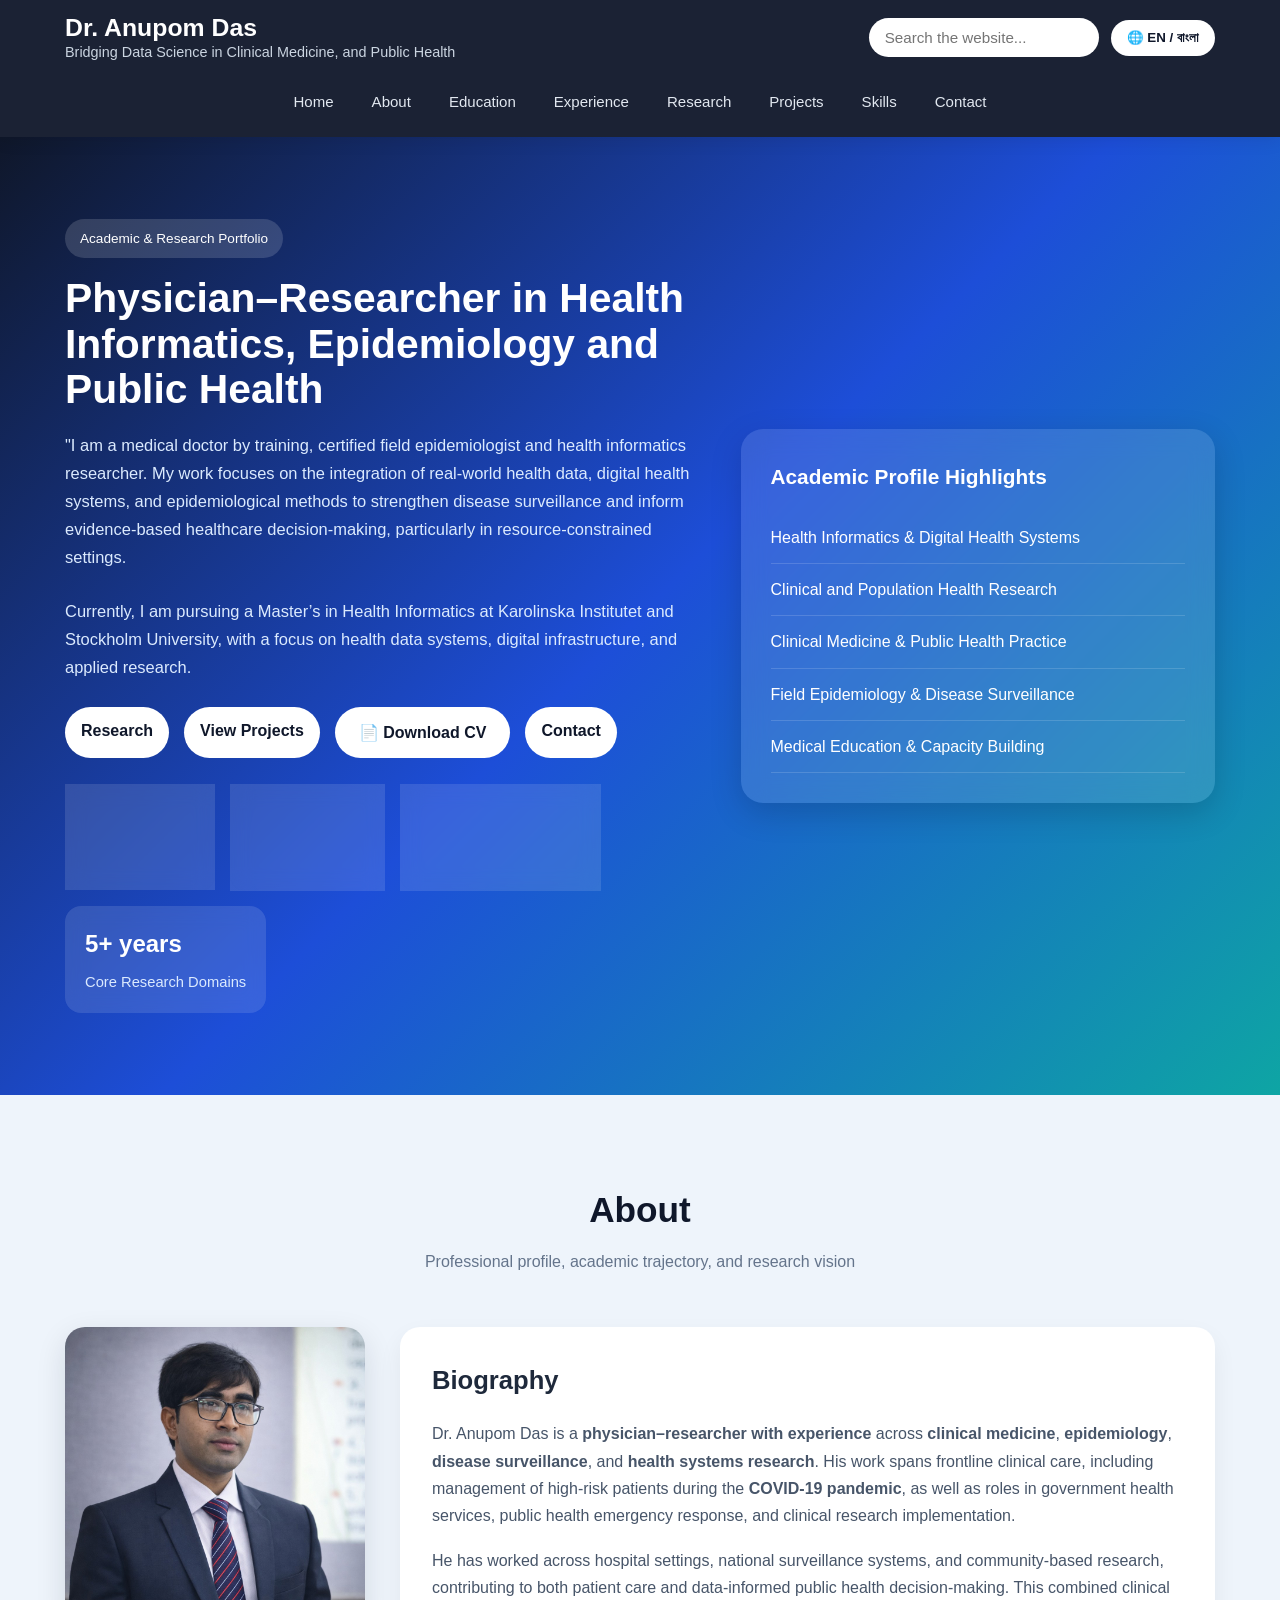
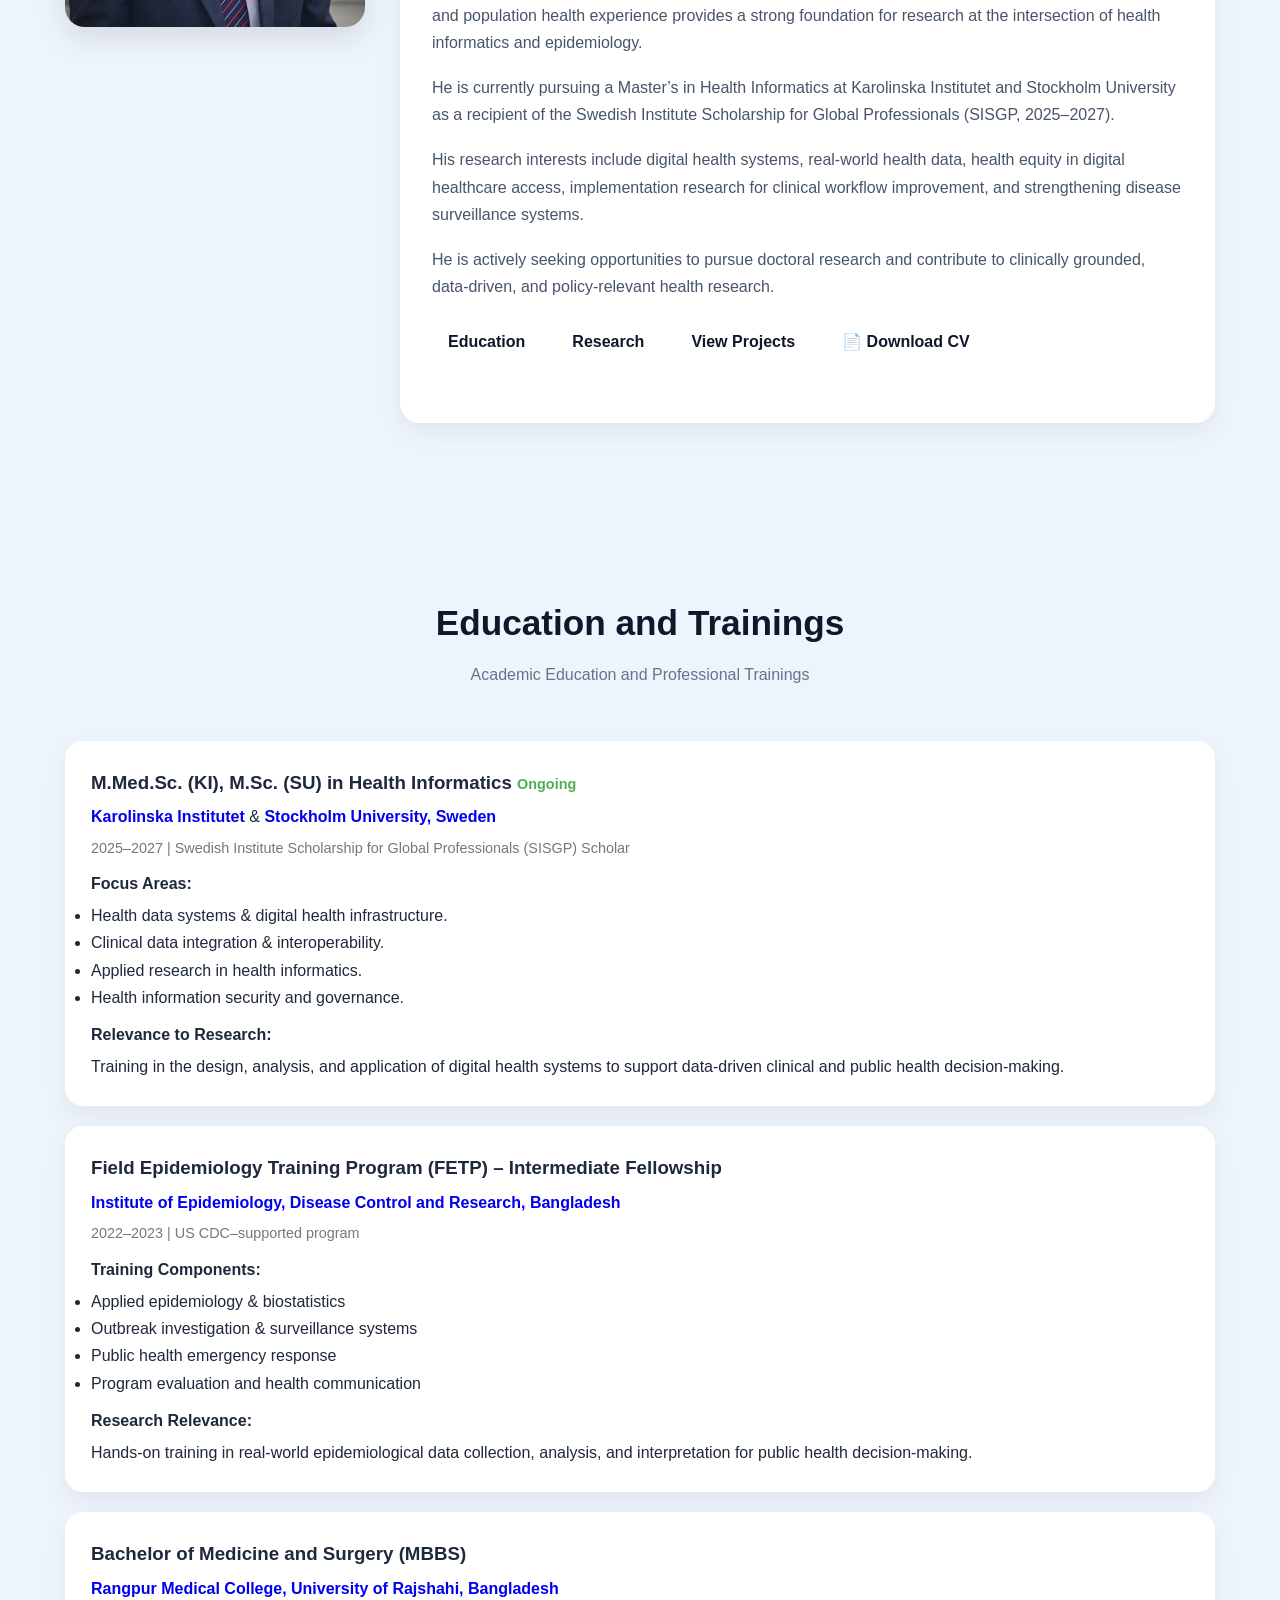
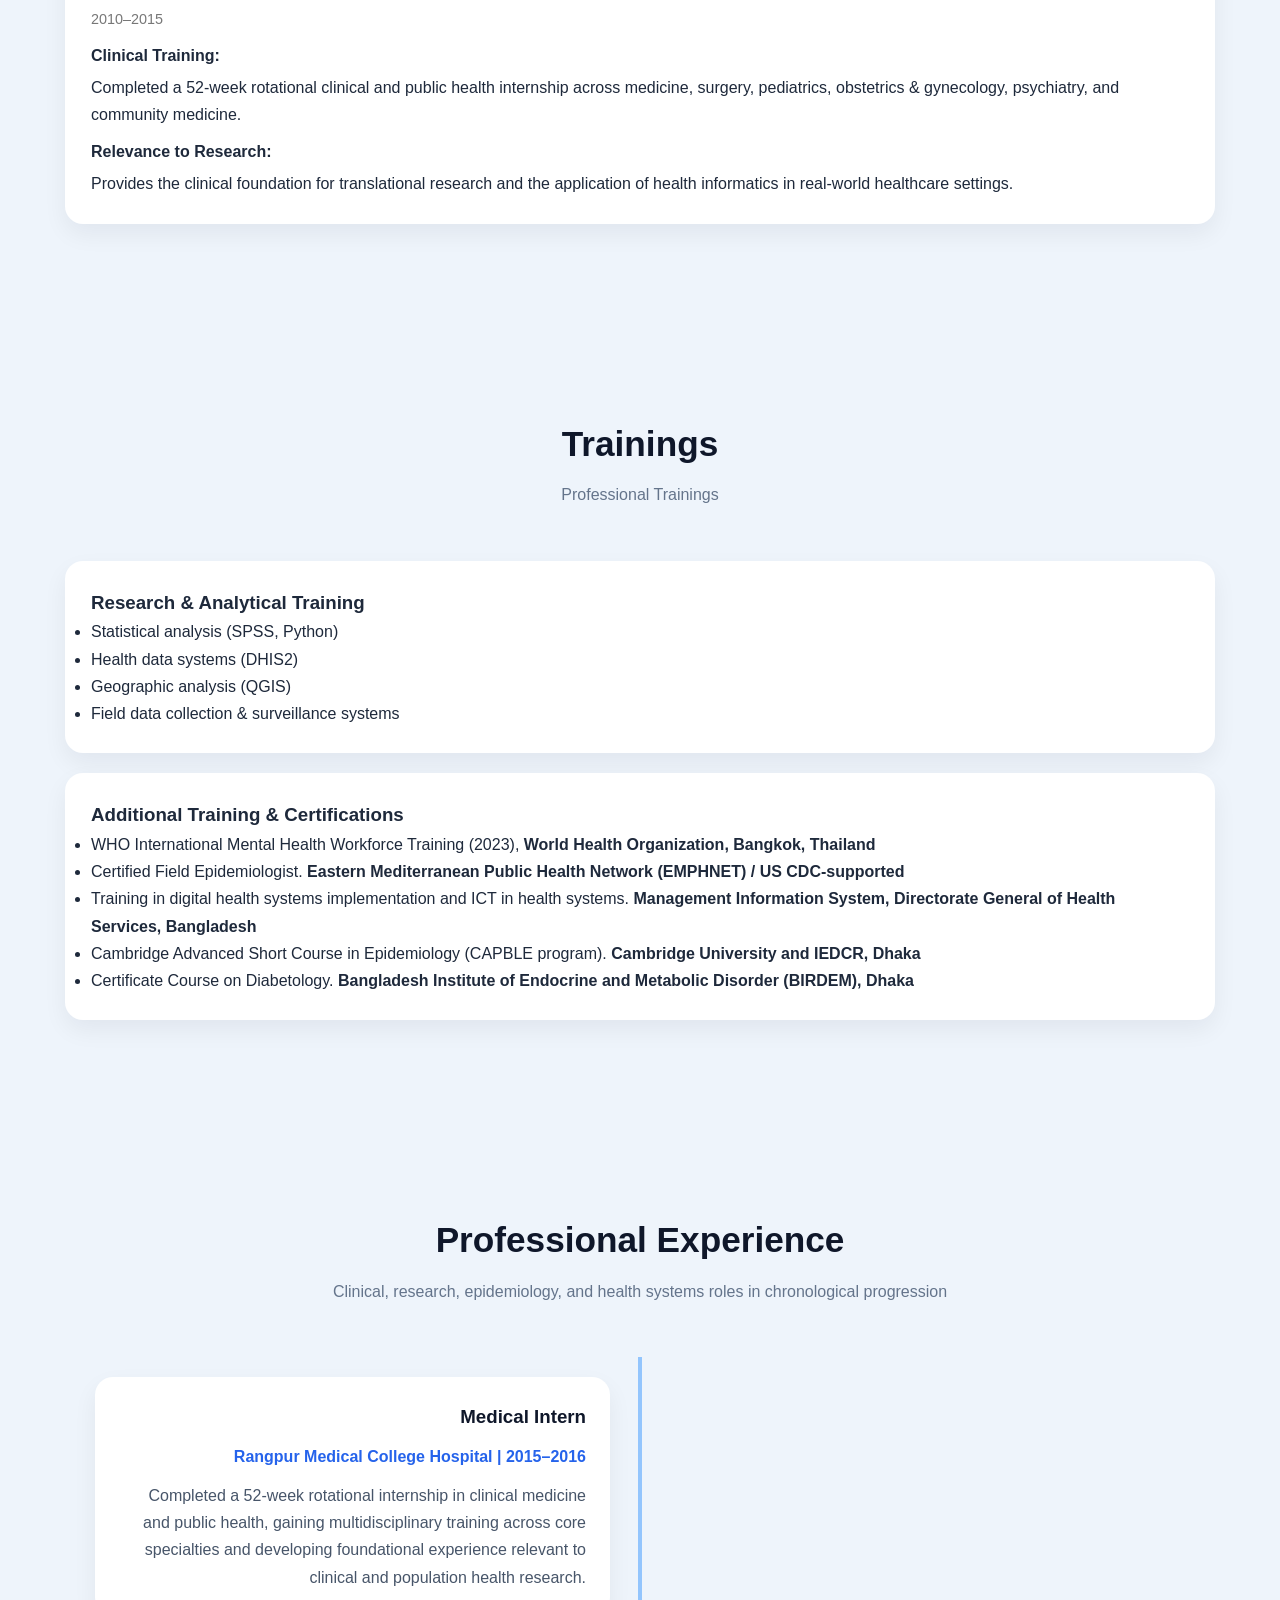
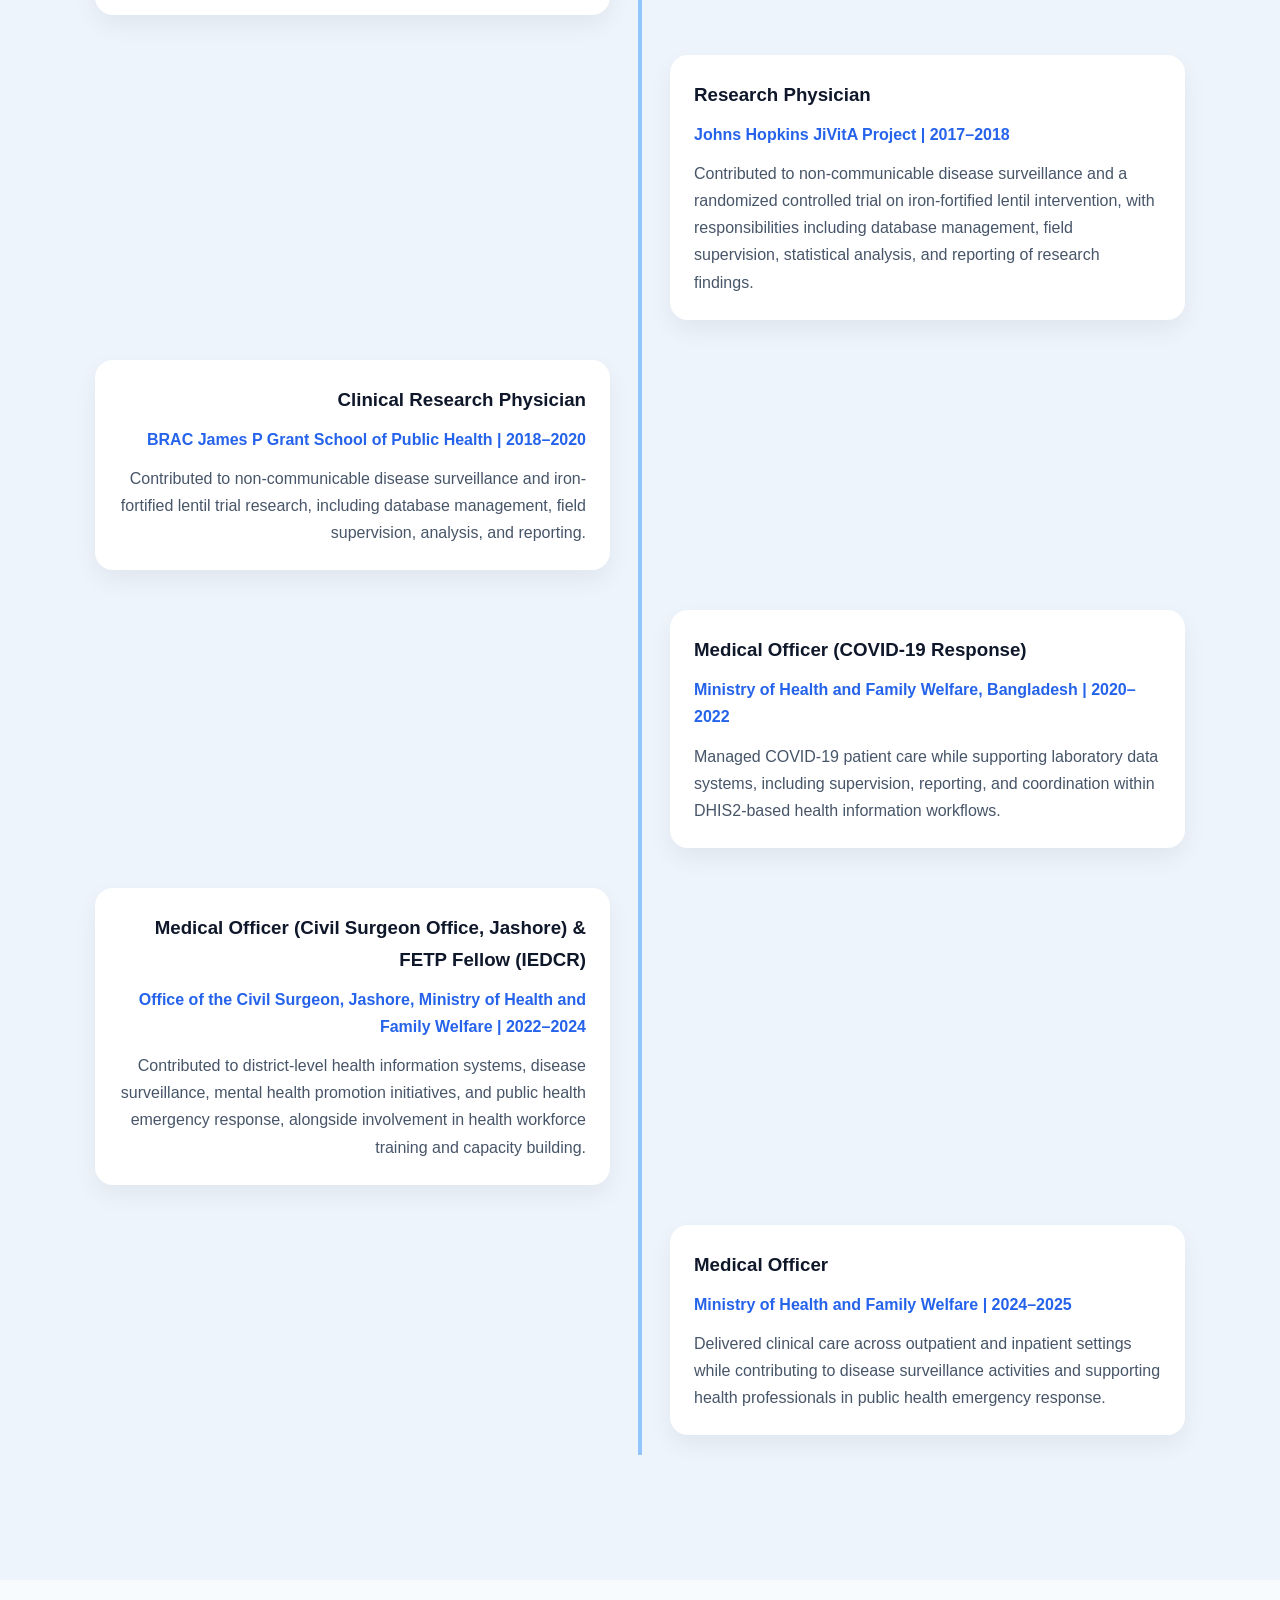
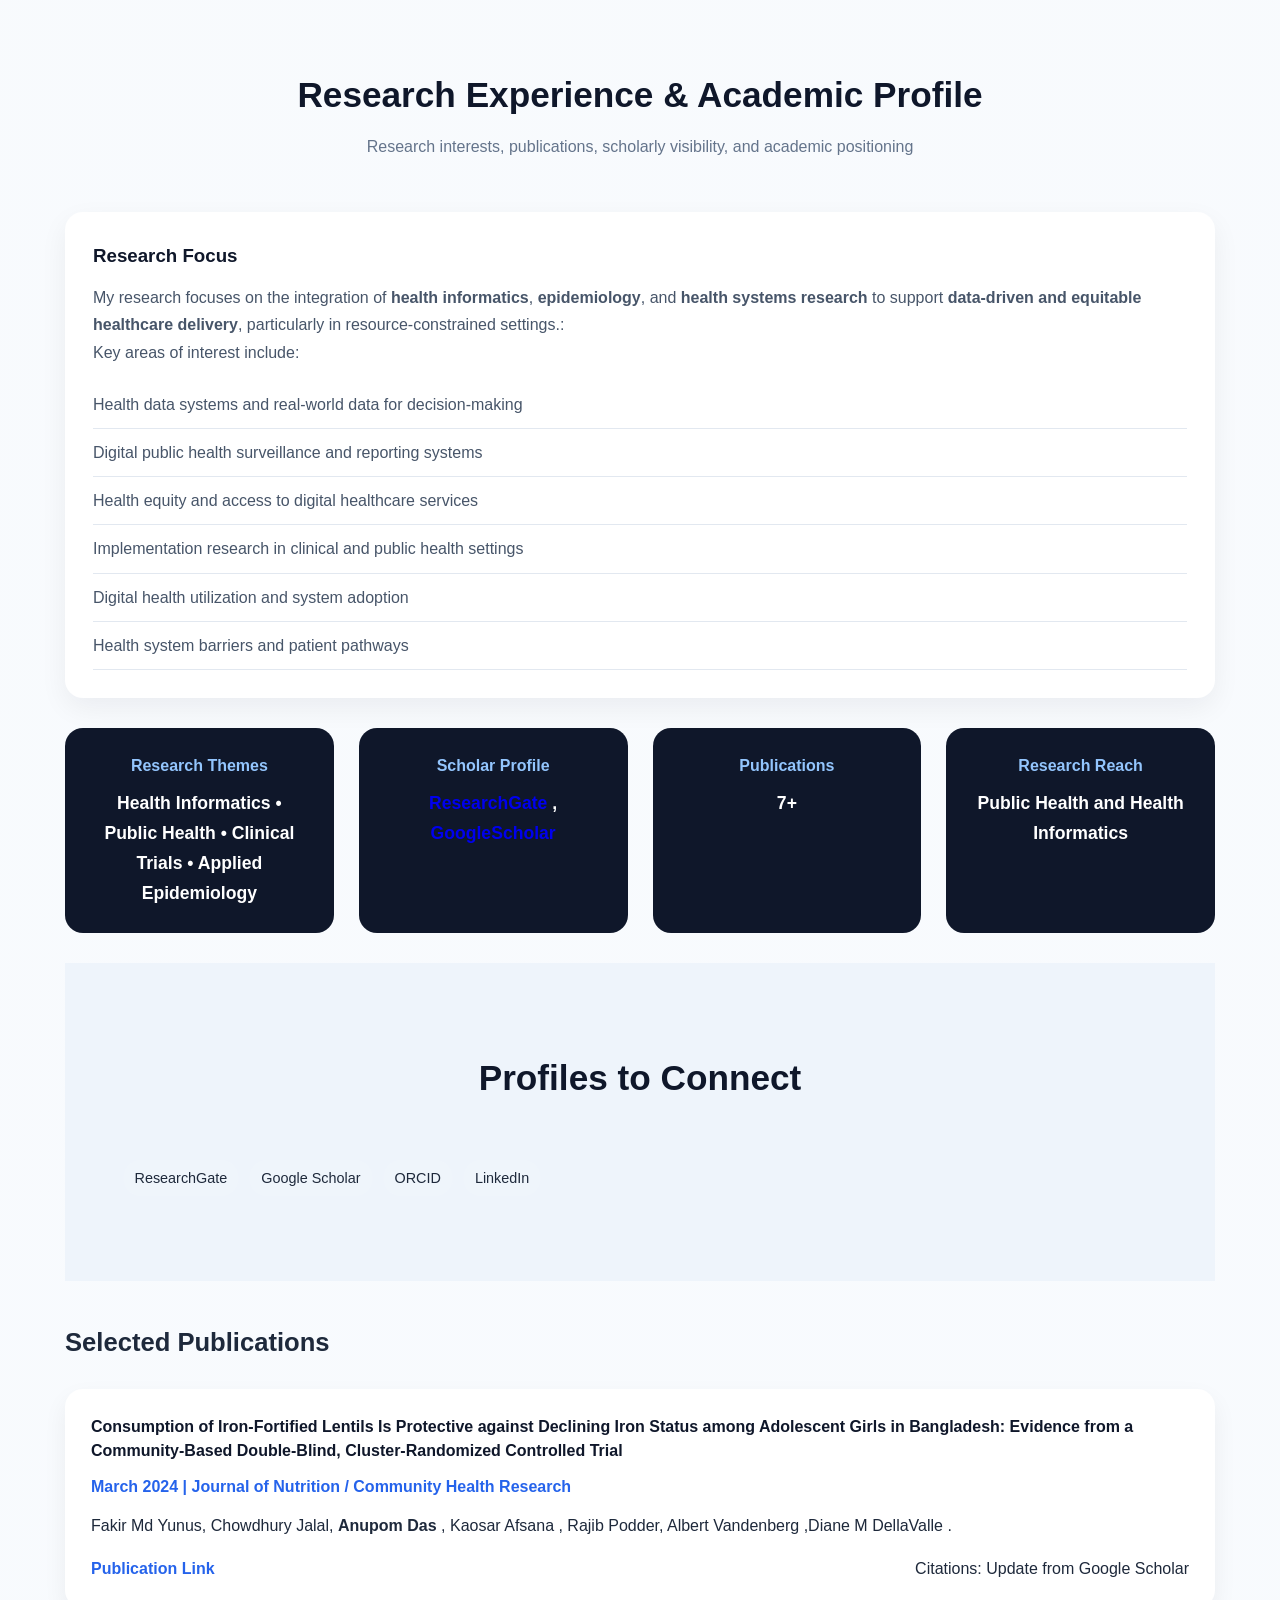
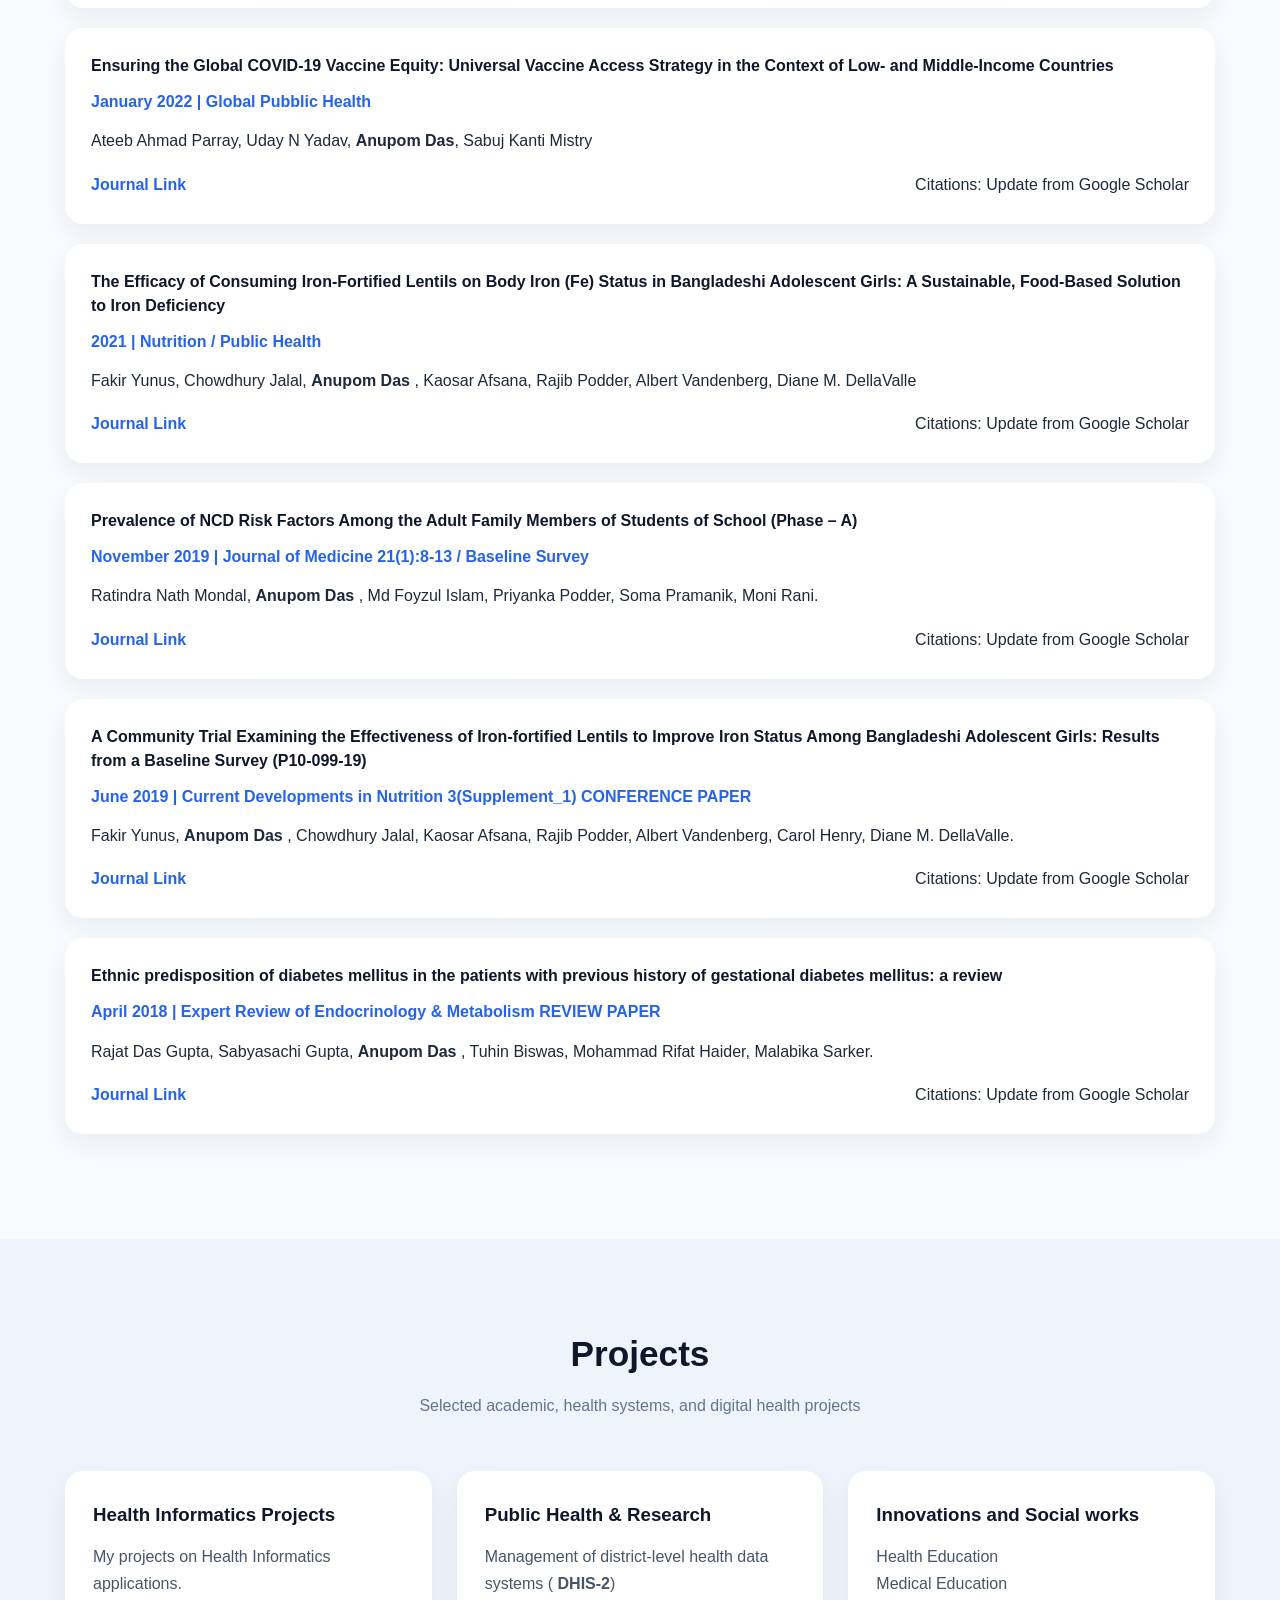
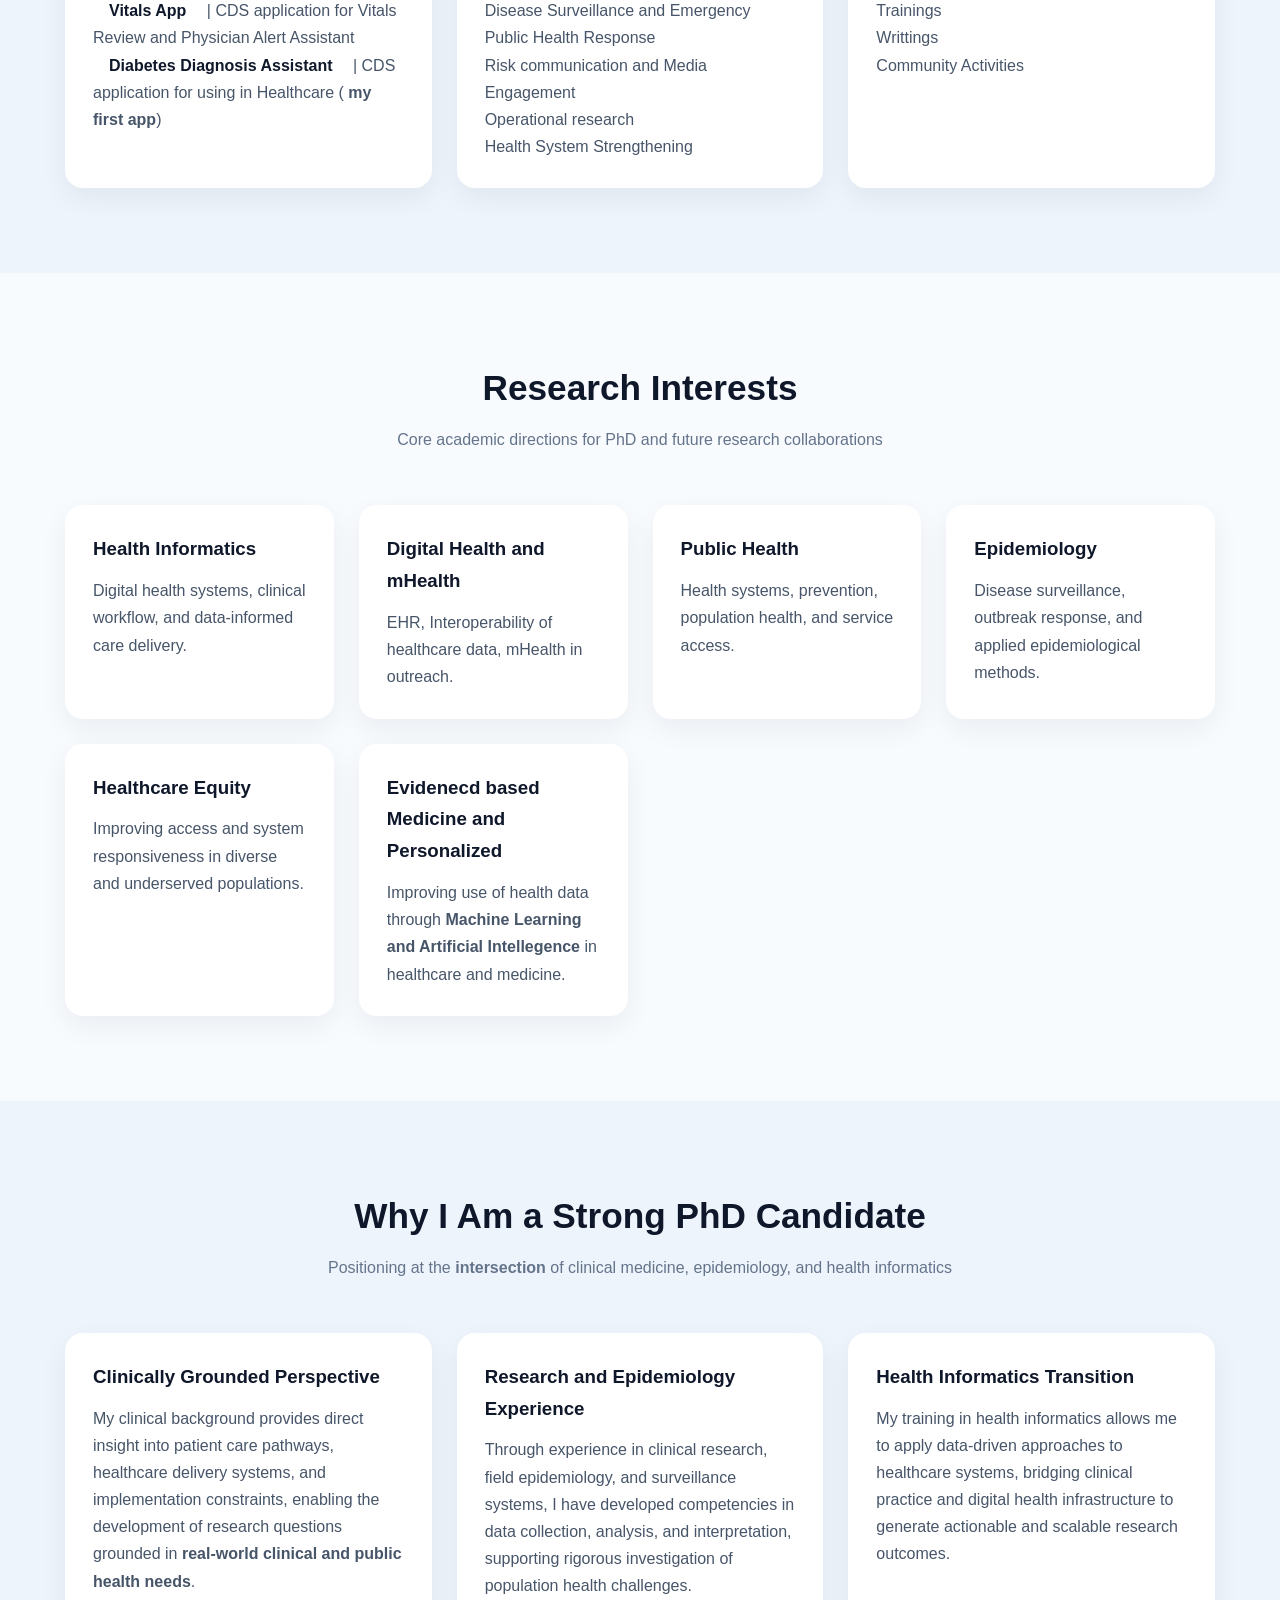
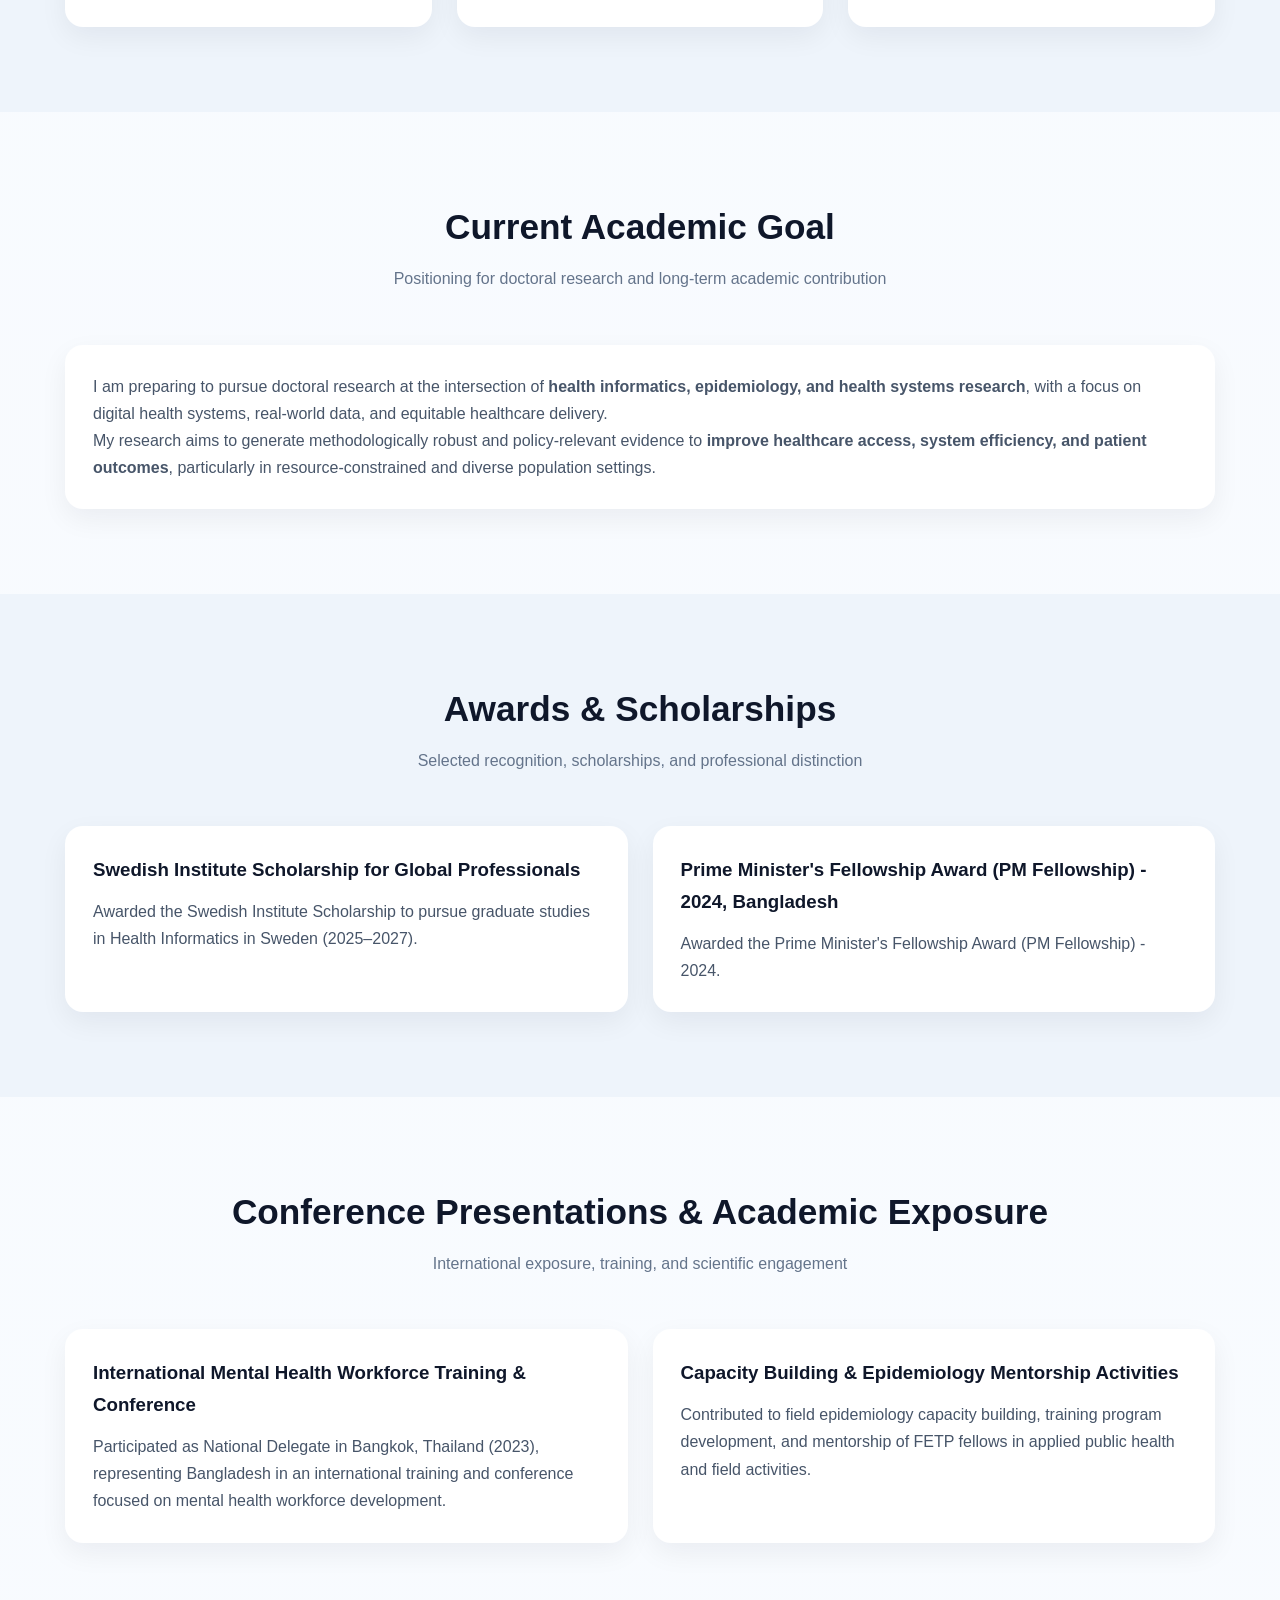
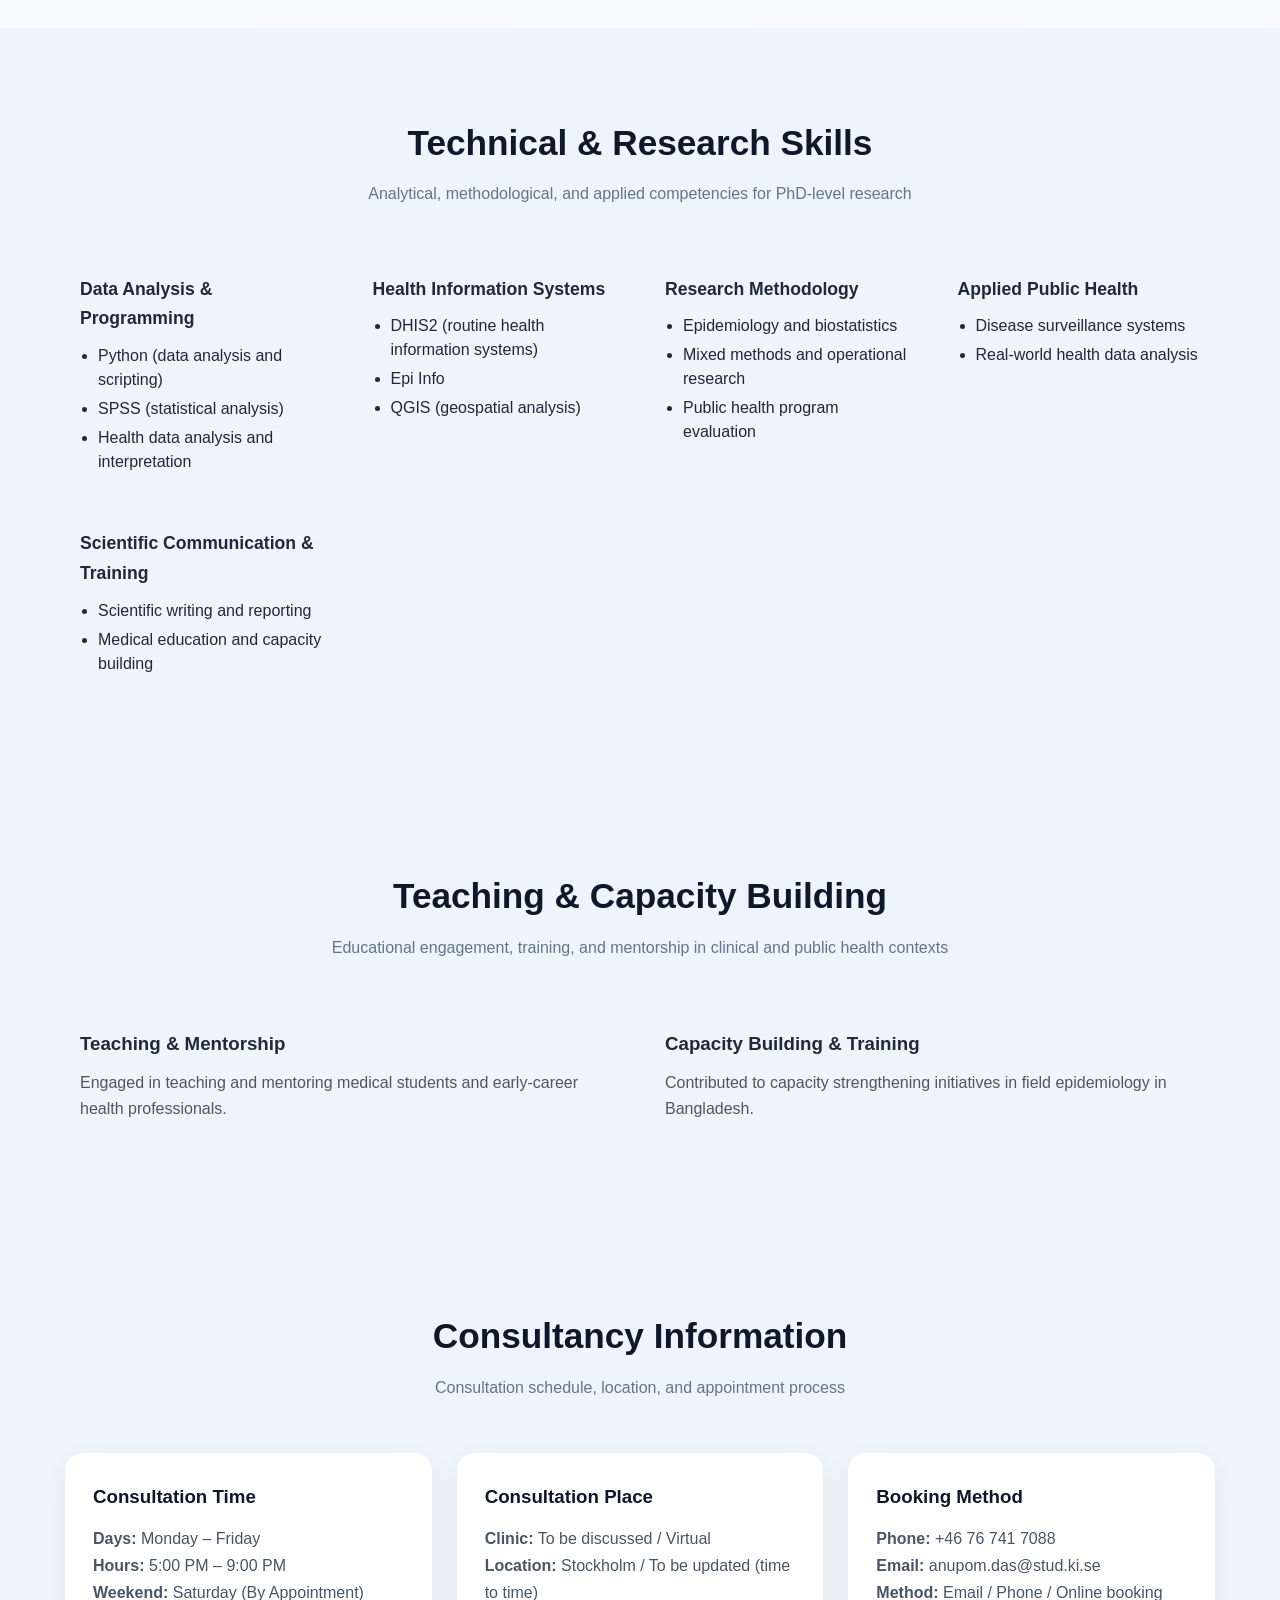
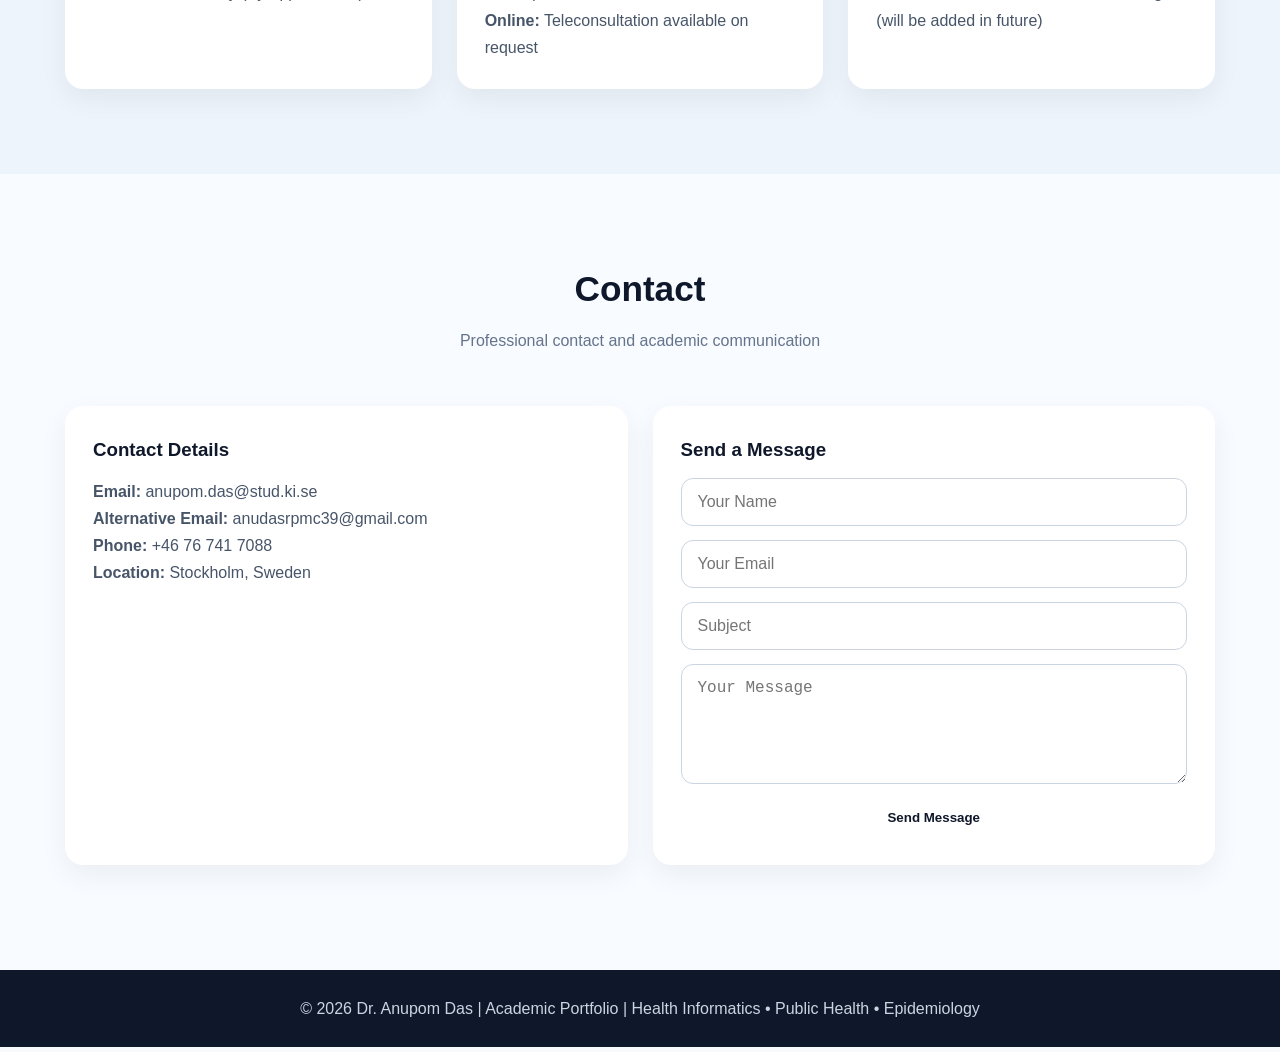
==== index.html @ 21471683 "Add files via upload" ====
<!DOCTYPE html>
<html lang="en">
<head>
  <link rel="stylesheet" href="https://cdnjs.cloudflare.com/ajax/libs/font-awesome/6.5.0/css/all.min.css">
  <meta charset="UTF-8" />
  <meta name="viewport" content="width=device-width, initial-scale=1.0" />
  <title>Dr. Anupom Das | Academic Portfolio</title>
  <meta name="description" content="Academic portfolio of Dr. Anupom Das - Medical Doctor, Clinical Researcher, Health Informatics Scholar, and Public Health & Epidemiology Researcher." />
  <link rel="stylesheet" href="style.css" />
</head>
<body class="page-home">
<section> 
  <!-- Header -->
  <header class="header">
    <div class="container header-inner">
      <div class="brand">
        <h1>Dr. Anupom Das</h1>
        <p class="subtitle"
           data-en=" Bridging Data Science in Clinical Medicine, and Public Health "
           data-bn="চিকিৎসক | হেলথ ইনফরমেটিক্স বিশেষজ্ঞ | এপিডেমিওলজি ও জনস্বাস্থ্য গবেষক">
          Bridging Data Science in Clinical Medicine, and Public Health
        </p>
      </div>

      <div class="controls">
        <div class="search-box">
          <input type="text" id="searchBox" placeholder="Search the website..." />
        </div>
        <button id="langBtn" class="icon-btn">🌐 EN / বাংলা</button>
      </div>

      <nav class="nav">
        <a href="#home">Home</a>
        <a href="#about">About</a>
        <a href="#education">Education</a>
        <a href="#experience">Experience</a>
        <a href="#research">Research</a>
        <a href="#projects">Projects</a>
        <a href="#skills">Skills</a>
        <a href="#contact">Contact</a>
      </nav>
    </div>
  </header>
  
  <!-- Hero -->

  <section id="home" class="hero searchable">
    <div class="container hero-grid">
      <div class="hero-left">
        <span class="badge"
              data-en="Academic & Research Portfolio"
              data-bn="একাডেমিক ও গবেষণা পোর্টফোলিও">
          Academic & Research Portfolio
        </span>

        <h2
          data-en="<h2> Physician–Researcher in Health Informatics, Epidemiology and Public Health </h2>"
          data-bn="হেলথ ইনফরমেটিক্স গবেষক, এপিডেমিওলজিস্ট ও চিকিৎসক  ">
          Physician–Researcher in Health Informatics, Epidemiology and Public Health
        </h2>

        <p
          data-en= <p> "I am a medical doctor by training, certified field epidemiologist and health informatics researcher. My work focuses on the integration of real-world health data, digital health systems, and epidemiological methods to strengthen disease surveillance and inform evidence-based healthcare decision-making, particularly in resource-constrained settings.</p> 
          <p> Currently, I am pursuing a Master’s in Health Informatics at Karolinska Institutet and Stockholm University, with a focus on health data systems, digital infrastructure, and applied research. </p> 
                </p>

        <div class="hero-buttons">
         
          <a href="#research" class="icon-btn"> Research </a>
          <a href="#projects" class="icon-btn"> View Projects </a>
          <a href="CV.pdf" class="btn primary-btn" download>📄 Download CV </a>
          <a href="#contact" class="icon-btn"> Contact </a>
        </div>

        <div class="hero-metrics">
          <div class="metric-box">
            <h3> 7+ </h3>
            <p data-en="Peer-Reviewed Publications" data-bn="প্রকাশনা">Publications</p>
          </div>
          <div class="metric-box">
            <h3> 8+ </h3>
            <p data-en="Years Clinical & Public Health Experience" data-bn="বছরের অভিজ্ঞতা">Years Experience</p>
          </div>
          <div class="metric-box">
            <h3>3</h3>
            <p data-en="Core Research Domains" data-bn="মূল গবেষণা ক্ষেত্র">Core Research Domains</p>
          </div>
           <div class="metric-box">
            <h3>5+ years </h3>
            <p data-en="Experience with National Health Data Systems (DHIS2)" data-bn="Experience with National Health Data Systems (DHIS2)">Core Research Domains</p>
          </div>
        </div>
      </div>

  <div class="hero-card">
        <h3 data-en="Academic Profile Highlights" data-bn="একাডেমিক প্রোফাইলের মূল দিক">
          Academic Profile Highlights
        </h3>
        <ul>
          <li data-en="Health Informatics for strengthening Digital Health Systems" data-bn="হেলথ ইনফরমেটিক্স ও ডিজিটাল হেলথ সিস্টেম">Health Informatics & Digital Health Systems</li>
          <li data-en="Evidence Generation and Implementation of Data-Driven Public Health Interventions" data-bn="ক্লিনিক্যাল ও জনসংখ্যাভিত্তিক স্বাস্থ্য গবেষণা">Clinical and Population Health Research</li>
          <li data-en="Application of Machine Learning in Medicine, Epidemiology and Population Health" data-bn="ক্লিনিক্যাল মেডিসিন ও জনস্বাস্থ্য">Clinical Medicine & Public Health Practice</li>
          <li data-en=" Artificial Intellegence in Healthcare and Research " data-bn="ফিল্ড এপিডেমিওলজি ও রোগ নজরদারি">Field Epidemiology & Disease Surveillance</li>
          <li data-en=" Developing Scalable Tools for Practical Action in Health and Research " data-bn="মেডিকেল শিক্ষা ও সক্ষমতা উন্নয়ন">Medical Education & Capacity Building</li>
        </ul>
      </div>
    </div>
  </section>

  </section>
  
<section> 
  <!-- About -->
 <section id="about" class="section light-section searchable">
  <div class="container">

    <div class="section-title">
      <h2 data-en="About" data-bn="পরিচিতি">About</h2>
      <p data-en="Professional profile, academic trajectory, and research vision"
         data-bn="পেশাগত প্রোফাইল, একাডেমিক যাত্রা ও গবেষণার দৃষ্টিভঙ্গি">
        Professional profile, academic trajectory, and research vision
      </p>
    </div>

    <div class="about-full">

      <!-- Photo -->
      <div class="about-photo">
        <img src="photo.jpg" alt="Dr. Anupom Das">
      </div>

      <!-- Content -->
      <div class="about-content">

        <h3 data-en="Biography" data-bn="জীবনী">Biography</h3>

        <!-- Paragraph 1 -->
        <p data-en="Dr. Anupom Das is a physician–researcher with experience across clinical medicine, epidemiology, disease surveillance, and health systems research. His work spans frontline clinical care, including management of high-risk patients during the COVID-19 pandemic, as well as roles in government health services, public health emergency response, and clinical research implementation."
           data-bn="ডা. অনুপম দাস একজন চিকিৎসক–গবেষক, যার ক্লিনিক্যাল মেডিসিন, এপিডেমিওলজি, রোগ নজরদারি এবং স্বাস্থ্যব্যবস্থা গবেষণায় অভিজ্ঞতা রয়েছে। তিনি কোভিড-১৯ মহামারির সময় উচ্চ ঝুঁকিপূর্ণ রোগীদের চিকিৎসাসহ ফ্রন্টলাইন সেবায় কাজ করেছেন, পাশাপাশি সরকারি স্বাস্থ্যসেবা, জনস্বাস্থ্য জরুরি প্রতিক্রিয়া এবং ক্লিনিক্যাল গবেষণা বাস্তবায়নে যুক্ত ছিলেন।">
         Dr. Anupom Das is a <strong> physician–researcher with experience</strong> across <strong> clinical medicine</strong>, <strong>epidemiology</strong>, <strong>disease surveillance</strong>, and <strong>health systems research</strong>. His work spans frontline clinical care, including management of high-risk patients during the <strong>COVID-19 pandemic</strong>, as well as roles in government health services, public health emergency response, and clinical research implementation.
        </p>

        <!-- Paragraph 2 -->
        <p data-en="He has worked across hospital settings, national surveillance systems, and community-based research, contributing to both patient care and data-informed public health decision-making. This combined clinical and population health experience provides a strong foundation for research at the intersection of health informatics and epidemiology."
           data-bn="তিনি হাসপাতাল, জাতীয় নজরদারি ব্যবস্থা এবং কমিউনিটি-ভিত্তিক গবেষণায় কাজ করেছেন। রোগীসেবা এবং ডেটা-নির্ভর জনস্বাস্থ্য সিদ্ধান্ত গ্রহণ—উভয় ক্ষেত্রেই তাঁর অভিজ্ঞতা রয়েছে, যা হেলথ ইনফরমেটিক্স ও এপিডেমিওলজির সংযোগস্থলে গবেষণার জন্য একটি শক্ত ভিত্তি প্রদান করে।">
         He has worked across hospital settings, national surveillance systems, and community-based research, contributing to both patient care and data-informed public health decision-making. This combined clinical and population health experience provides a strong foundation for research at the intersection of health informatics and epidemiology.
        </p>

        <!-- Paragraph 3 -->
        <p data-en="He is currently pursuing a Master’s in Health Informatics at Karolinska Institutet and Stockholm University as a recipient of the Swedish Institute Scholarship for Global Professionals (SISGP, 2025–2027)."
           data-bn="বর্তমানে তিনি কারোলিন্সকা ইনস্টিটিউট এবং স্টকহোম বিশ্ববিদ্যালয়ে হেলথ ইনফরমেটিক্সে মাস্টার্স করছেন এবং সুইডিশ ইনস্টিটিউট স্কলারশিপ ফর গ্লোবাল প্রফেশনালস (SISGP, ২০২৫–২০২৭) এর অধীনে অধ্যয়নরত।">
          He is currently pursuing a Master’s in Health Informatics at Karolinska Institutet and Stockholm University as a recipient of the Swedish Institute Scholarship for Global Professionals (SISGP, 2025–2027).
        </p>

        <!-- Paragraph 4 (Research Interests) -->
        <p data-en="His research interests include digital health systems, real-world health data, health equity in digital healthcare access, implementation research for clinical workflow improvement, and strengthening disease surveillance systems."
           data-bn="তাঁর গবেষণার আগ্রহের ক্ষেত্রগুলোর মধ্যে রয়েছে ডিজিটাল হেলথ সিস্টেম, বাস্তব-জগতের স্বাস্থ্যতথ্য (real-world data), ডিজিটাল স্বাস্থ্যসেবায় সমতা, ক্লিনিক্যাল ওয়ার্কফ্লো উন্নয়নে ইমপ্লিমেন্টেশন রিসার্চ এবং রোগ নজরদারি ব্যবস্থা শক্তিশালীকরণ।">
          His research interests include digital health systems, real-world health data, health equity in digital healthcare access, implementation research for clinical workflow improvement, and strengthening disease surveillance systems.
        </p>

        <!-- Paragraph 5 (PhD Goal) -->
        <p data-en="He is actively seeking opportunities to pursue doctoral research and contribute to clinically grounded, data-driven, and policy-relevant health research."
           data-bn="তিনি বর্তমানে ডক্টরাল গবেষণার সুযোগ খুঁজছেন এবং ক্লিনিক্যাল বাস্তবতাভিত্তিক, ডেটা-নির্ভর ও নীতিনির্ধারণে প্রাসঙ্গিক স্বাস্থ্য গবেষণায় অবদান রাখতে আগ্রহী।">
          He is actively seeking opportunities to pursue doctoral research and contribute to clinically grounded, data-driven, and policy-relevant health research.
        </p>

          
          <div class="about-tags">
          <div class="hero-buttons">
          <a href="#education" class="icon-btn" >Education</a>
          <a href="#research" class="icon-btn"> Research </a>
          <a href="#projects" class="icon-btn"> View Projects </a>
          <a href="#skills"class="icon-btn >Skills</a>
          <a href="CV.pdf" class="btn primary-btn" download>📄 Download CV </a>
                      
          </div>
          </div>
        </div>
      </div>
    </div>
  </section>
</section>

  <section id="education" class="section light-section searchable">
  <div class="container">
      <div class="section-title">
        <h2 data-en="Education and Trainings" data-bn="Education and Trainings ">Education and Trainings</h2>
        <p data-en="Academic Education and Professional Trainings"
           data-bn="Academic Education and Professional Trainings">
          Academic Education and Professional Trainings
        </p>
      </div>

    <!-- MSc -->
    <div class="publication-card">
      <h3>
        M.Med.Sc. (KI), M.Sc. (SU) in Health Informatics 
        <span class="status ongoing">Ongoing</span>
      </h3>

      <p class="institution">
        <strong>
          <a href="https://education.ki.se/bachelors-masters-studies/programmes-and-courses/joint-masters-programme-in-health-informatics" target="_blank">
            Karolinska Institutet
          </a>
        </strong> 
        & 
        <strong>
          <a href="https://www.su.se/english/education/course-catalogue/sh/shino" target="_blank">
            Stockholm University, Sweden
          </a>
        </strong>
      </p>

      <p class="meta">
        2025–2027 | Swedish Institute Scholarship for Global Professionals (SISGP) Scholar
      </p>

      <p class="subheading">Focus Areas:</p>
      <ul>
        <li>Health data systems & digital health infrastructure.</li>
        <li>Clinical data integration & interoperability.</li>
        <li>Applied research in health informatics.</li>
        <li>Health information security and governance.</li>
      </ul>

      <p class="subheading">Relevance to Research:</p>
      <p>
        Training in the design, analysis, and application of digital health systems to support data-driven clinical and public health decision-making.
      </p>
    </div>

    <!-- FETP -->
    <div class="publication-card">
      <h3>
        Field Epidemiology Training Program (FETP) – Intermediate Fellowship
      </h3>

      <p class="institution">
        <strong>
          <a href="https://iedcr.gov.bd/pages/static-pages/6922dc61933eb65569e1008f" target="_blank">
            Institute of Epidemiology, Disease Control and Research, Bangladesh
          </a>
        </strong>
      </p>

      <p class="meta">
        2022–2023 | US CDC–supported program
      </p>

      <p class="subheading">Training Components:</p>
      <ul>
        <li>Applied epidemiology & biostatistics</li>
        <li>Outbreak investigation & surveillance systems</li>
        <li>Public health emergency response</li>
        <li>Program evaluation and health communication</li>
      </ul>

      <p class="subheading">Research Relevance:</p>
      <p>
        Hands-on training in real-world epidemiological data collection, analysis, and interpretation for public health decision-making.
      </p>
    </div>

    <!-- MBBS -->
    <div class="publication-card">
      <h3>
        Bachelor of Medicine and Surgery (MBBS)
      </h3>

      <p class="institution">
        <a href="https://rpmc.edu.bd/" target="_blank"> <strong>Rangpur Medical College, University of Rajshahi, Bangladesh</strong> </a>
      </p>
      <p class="meta">
        2010–2015
      </p>

      <p class="subheading">Clinical Training:</p>
      <p>
        Completed a 52-week rotational clinical and public health internship across medicine, surgery, pediatrics, obstetrics & gynecology, psychiatry, and community medicine.
      </p>

      <p class="subheading">Relevance to Research:</p>
      <p>
        Provides the clinical foundation for translational research and the application of health informatics in real-world healthcare settings.
      </p>
    </div>

  </div>
</section>

 <section id="Trainings" class="section light-section searchable">
  <div class="container">
      <div class="section-title">
        <h2 data-en="Trainings" data-bn="Trainings ">Trainings</h2>
        <p data-en="Professional Trainings"
           data-bn="Professional Trainings">
          Professional Trainings
        </p>
      </div>
    <!-- Research & Analytical Training -->
    <div class="publication-card">
      <h3>Research & Analytical Training</h3>

      <ul>
        <li>Statistical analysis (SPSS, Python)</li>
        <li>Health data systems (DHIS2)</li>
        <li>Geographic analysis (QGIS)</li>
        <li>Field data collection & surveillance systems</li>
      </ul>
    </div>

    <!-- Additional Training -->
    <div class="publication-card">
      <h3>Additional Training & Certifications</h3>

      <ul>
        <li>
          WHO International Mental Health Workforce Training (2023), 
          <strong>World Health Organization, Bangkok, Thailand</strong>
        </li>

        <li>
          Certified Field Epidemiologist. 
          <strong>Eastern Mediterranean Public Health Network (EMPHNET) / US CDC-supported</strong>
        </li>

        <li>
          Training in digital health systems implementation and ICT in health systems. 
          <strong>Management Information System, Directorate General of Health Services, Bangladesh</strong>
        </li>

        <li>
          Cambridge Advanced Short Course in Epidemiology (CAPBLE program). 
          <strong>Cambridge University and IEDCR, Dhaka</strong>
        </li>

        <li>
          Certificate Course on Diabetology. 
          <strong>Bangladesh Institute of Endocrine and Metabolic Disorder (BIRDEM), Dhaka</strong>
        </li>
      </ul>
    </div>

  </div>
</section>

  <!-- Experience -->
  <section id="experience" class="section light-section searchable">
    <div class="container">
      <div class="section-title">
        <h2 data-en="Professional Experience" data-bn="পেশাগত অভিজ্ঞতা">Professional Experience</h2>
        <p data-en="Clinical, research, epidemiology, and health systems roles in chronological progression"
           data-bn="ক্লিনিক্যাল, গবেষণা, এপিডেমিওলজি এবং স্বাস্থ্যব্যবস্থায় ক্রমানুসার পেশাগত অভিজ্ঞতা">
          Clinical, research, epidemiology, and health systems roles in chronological progression
        </p>
      </div>

      <div class="ladder-timeline">
        <div class="ladder-step left">
          <div class="step-card">
            <h3>Medical Intern</h3>
            <span><a href="https://rpmc.edu.bd/" target="_blank">Rangpur Medical College Hospital</a> | 2015–2016</span>
            <p> Completed a 52-week rotational internship in clinical medicine and public health, gaining multidisciplinary training across core specialties and developing foundational experience relevant to clinical and population health research.</p>
          </div>
        </div>

        <div class="ladder-step right">
          <div class="step-card">
            <h3>Research Physician</h3>
            <span><a href="https://publichealth.jhu.edu/departments/international-health/research-and-practice/centers-and-research-groups/center-for-human-nutrition/research/research-programs/jivita-bangladesh" target="_blank">Johns Hopkins JiVitA Project</a> | 2017–2018</span>
            <p> Contributed to non-communicable disease surveillance and a randomized controlled trial on iron-fortified lentil intervention, with responsibilities including database management, field supervision, statistical analysis, and reporting of research findings.</p>
          </div>
        </div>

        <div class="ladder-step left">
          <div class="step-card">
            <h3>Clinical Research Physician</h3>
            <span><a href="https://bracjpgsph.org/" target="_blank">BRAC James P Grant School of Public Health</a> | 2018–2020</span>
            <p>Contributed to non-communicable disease surveillance and iron-fortified lentil trial research, including database management, field supervision, analysis, and reporting.</p>
          </div>
        </div>

        <div class="ladder-step right">
          <div class="step-card">
            <h3>Medical Officer (COVID-19 Response)</h3>
            <span>Ministry of Health and Family Welfare, Bangladesh | 2020–2022</span>
            <p> Managed COVID-19 patient care while supporting laboratory data systems, including supervision, reporting, and coordination within DHIS2-based health information workflows.</p>
          </div>
        </div>

        <div class="ladder-step left">
          <div class="step-card">
            <h3>Medical Officer (Civil Surgeon Office, Jashore) & FETP Fellow (IEDCR)</h3>
            <span><a href="https://cs.jessore.gov.bd/" target="_blank">Office of the Civil Surgeon, Jashore, Ministry of Health and Family Welfare</a> | 2022–2024</span>
            <p> Contributed to district-level health information systems, disease surveillance, mental health promotion initiatives, and public health emergency response, alongside involvement in health workforce training and capacity building.</p>
          </div>
        </div>

        <div class="ladder-step right">
          <div class="step-card">
            <h3>Medical Officer</h3>
            <span><a href="https://mohfw.gov.bd/" target="_blank">Ministry of Health and Family Welfare</a> | 2024–2025</span>
            <p> Delivered clinical care across outpatient and inpatient settings while contributing to disease surveillance activities and supporting health professionals in public health emergency response.</p>
          </div>
        </div>
      </div>
    </div>
  </section>
</section>

<section>     
  <!-- Research -->
  <section id="research" class="section searchable">
    <div class="container">
      <div class="section-title">
        <h2 data-en="Research Experience & Academic Profile" data-bn="গবেষণা অভিজ্ঞতা ও একাডেমিক প্রোফাইল">
          Research Experience & Academic Profile
        </h2>
        <p data-en="Research interests, publications, scholarly visibility, and academic positioning"
           data-bn="গবেষণার আগ্রহ, প্রকাশনা, একাডেমিক দৃশ্যমানতা এবং গবেষণা-ভিত্তিক অবস্থান">
          Research interests, publications, scholarly visibility, and academic positioning
        </p>
      </div>

      <div class="research-intro card">
        <h3 data-en="Research Focus" data-bn="গবেষণার মূল ফোকাস">Research Focus</h3>
        <p>
          My research focuses on the integration of <strong> health informatics</strong>, <strong>epidemiology</strong>, and <strong>health systems research</strong> to support <strong>data-driven and equitable healthcare delivery</strong>, particularly in resource-constrained settings.:
        </p>
        <p> Key areas of interest include:</p>
        <ul class="list">
          <li> Health data systems and real-world data for decision-making </li>
          <li> Digital public health surveillance and reporting systems </li>
          <li> Health equity and access to digital healthcare services </li>
          <li> Implementation research in clinical and public health settings </li>
          <li> Digital health utilization and system adoption </li>
          <li> Health system barriers and patient pathways </li>
        </ul>
      </div>

      <div class="metrics-grid">
        <div class="metric-card"><h4>Research Themes</h4><p>Health Informatics • Public Health • Clinical Trials • Applied Epidemiology</p></div>
        <div class="metric-card"><h4> Scholar Profile </h4><p> <a href="https://www.researchgate.net/profile/Anupom-Das?ev=hdr_xprf"_blank"> <strong> ResearchGate </a>
      </strong> , <a href="https://scholar-google-com.proxy.kib.ki.se/citations?hl=en&pli=1&user=1zPcBJ0AAAAJ"_blank"> <strong> GoogleScholar </a>
      </strong> </p> </p></div>
        <div class="metric-card"><h4>Publications</h4><p> 7+ </p></div>
        <div class="metric-card"><h4>Research Reach</h4><p> Public Health and Health Informatics </p></div>
      </div>
<!-- ADD HERE -->
<section id="profiles" class="section light-section searchable">
  <div class="container">

    <div class="section-title">
      <h2 data-en="Profiles to Connect" data-bn="সংযোগের প্রোফাইল">
        Profiles to Connect
      </h2>
    </div>

    <div class="profile-buttons center">

      <a href="https://www.researchgate.net/profile/Anupom-Das" target="_blank">
        ResearchGate
      </a>

      <a href="https://scholar.google.com/" target="_blank">
        Google Scholar
      </a>

      <a href="https://orcid.org/" target="_blank">
        ORCID
      </a>

      <a href="https://www.linkedin.com/in/anupom-das/" target="_blank">
        LinkedIn
      </a>

    </div>

  </div>
</section>

      <div class="publication-section">
        <h3>Selected Publications</h3>

        <div class="publication-card">
          <h4> Consumption of Iron-Fortified Lentils Is Protective against Declining Iron Status among Adolescent Girls in Bangladesh: Evidence from a Community-Based Double-Blind, Cluster-Randomized Controlled Trial </h4>
          <p class="pub-meta"> March 2024 | Journal of Nutrition / Community Health Research</p>
          <p> Fakir Md Yunus, Chowdhury Jalal, <strong> Anupom Das </strong>, Kaosar Afsana , Rajib Podder, Albert Vandenberg ,Diane M DellaValle .</p>
          <div class="pub-links">
            <a href="https://doi-org.proxy.kib.ki.se/10.1016/j.tjnut.2024.03.005 " target="_blank"> Publication Link </a>
            <span> Citations: Update from Google Scholar</span>
          </div>
        </div>

        <div class="publication-card">
          <h4>Ensuring the Global COVID-19 Vaccine Equity: Universal Vaccine Access Strategy in the Context of Low- and Middle-Income Countries</h4>
          <p class="pub-meta"> January 2022 | Global Pubblic Health </p>
          <p> Ateeb Ahmad Parray, Uday N Yadav, <strong> Anupom Das</strong>, Sabuj Kanti Mistry</p>
          <div class="pub-links">
            <a href="https://doi-org.proxy.kib.ki.se/10.1080/17441692.2022.2029928" target="_blank"> Journal Link</a>
            <span>Citations: Update from Google Scholar</span>
          </div>
        </div>

        <div class="publication-card">
          <h4>The Efficacy of Consuming Iron-Fortified Lentils on Body Iron (Fe) Status in Bangladeshi Adolescent Girls: A Sustainable, Food-Based Solution to Iron Deficiency</h4>
          <p class="pub-meta">2021 | Nutrition / Public Health</p>
          <p> Fakir Yunus, Chowdhury Jalal, <strong> Anupom Das </strong>, Kaosar Afsana, Rajib Podder, Albert Vandenberg, Diane M. DellaValle </p>
          <div class="pub-links">
            <a href="https://www.researchgate.net/publication/352194639_The_Efficacy_of_Consuming_Iron-Fortified_Lentils_on_Body_Iron_Fe_Status_in_Bangladeshi_Adolescent_Girls_A_Sustainable_Food-Based_Solution_to_Iron_Deficiency" target="_blank"> Journal Link</a>
            <span>Citations: Update from Google Scholar</span>
          </div>
        </div>

        <div class="publication-card">
          <h4> Prevalence of NCD Risk Factors Among the Adult Family Members of Students of School (Phase – A) </h4>
          <p class="pub-meta"> November 2019  |  Journal of Medicine 21(1):8-13 / Baseline Survey</p>
          <p> Ratindra Nath Mondal, <strong> Anupom Das </strong>, Md Foyzul Islam, Priyanka Podder, Soma Pramanik, Moni Rani. </p>
          <div class="pub-links">
            <a href="https://www.banglajol.info/index.php/JOM/article/view/44094" target="_blank"> Journal Link</a>
            <span>Citations: Update from Google Scholar</span>
          </div>
        </div>

                <div class="publication-card">
          <h4> A Community Trial Examining the Effectiveness of Iron-fortified Lentils to Improve Iron Status Among Bangladeshi Adolescent Girls: Results from a Baseline Survey (P10-099-19) </h4>
          <p class="pub-meta"> June 2019  |  Current Developments in Nutrition 3(Supplement_1) <strong> CONFERENCE PAPER </strong> </p>
          <p> Fakir Yunus, <strong> Anupom Das </strong>, Chowdhury Jalal, Kaosar Afsana, Rajib Podder, Albert Vandenberg, Carol Henry, Diane M. DellaValle. </p>
          <div class="pub-links">
            <a href="https://www.researchgate.net/publication/333794410_A_Community_Trial_Examining_the_Effectiveness_of_Iron-fortified_Lentils_to_Improve_Iron_Status_Among_Bangladeshi_Adolescent_Girls_Results_from_a_Baseline_Survey_P10-099-19" target="_blank"> Journal Link</a>
            <span>Citations: Update from Google Scholar</span>
          </div>
        </div>
        
          <div class="publication-card">
          <h4> Ethnic predisposition of diabetes mellitus in the patients with previous history of gestational diabetes mellitus: a review </h4>
          <p class="pub-meta"> April 2018  |  Expert Review of Endocrinology & Metabolism  <strong> REVIEW PAPER </strong> </p>
          <p> Rajat Das Gupta, Sabyasachi Gupta, <strong> Anupom Das </strong>, Tuhin Biswas, Mohammad Rifat Haider, Malabika Sarker. </p>
          <div class="pub-links">
            <a href="https://doi-org.proxy.kib.ki.se/10.1080/17446651.2018.1471354"_blank"> Journal Link</a>
            <span>Citations: Update from Google Scholar</span>
          </div>
        </div>
      </div>
    </div>
  </section>
</section>

  <section> 
  <!-- Projects -->
  <section id="projects" class="section light-section searchable">
    <div class="container">
      <div class="section-title">
        <h2>Projects</h2>
        <p>Selected academic, health systems, and digital health projects</p>
      </div>

      <div class="cards-grid">
        <div class="card">
          <h3>Health Informatics Projects</h3>
         <ul> 
          <p> My projects on Health Informatics applications.</p>
          <p><span><a href="https://anudasrpmc39-sudo.github.io/vitas/" class="icon-btn" target="_blank"> Vitals App </a> | CDS application for Vitals Review and Physician Alert Assistant </span></p>
          <p><span><a href="https://anudasrpmc39-sudo.github.io/DM-CDS/" class="icon-btn" target="_blank"> Diabetes Diagnosis Assistant</a> | CDS application for using in Healthcare (<strong> my first app</strong>)</span></p>
          </ul>
        </div>

        <div class="card">
          <h3>Public Health & Research</h3>
          <p> Management of district-level health data systems (<strong> DHIS-2</strong>)</p>
          <p> Disease Surveillance and Emergency Public Health Response </p>
          <p> Risk communication and Media Engagement </p>
          <p> Operational research </p>
          <p> Health System Strengthening </p>
        </div>

        <div class="card">
          <h3>Innovations and Social works</h3>
          <p>Health Education</p>
          <p>Medical Education</p>
          <p>Trainings</p>
          <p>Writtings</p>
          <p>Community Activities</p>
        </div>
      </div>
    </div>
  </section>
</section>

  <section> 
  <!-- Research Interests -->
  <section class="section searchable" id="interests">
    <div class="container">
      <div class="section-title">
        <h2>Research Interests</h2>
        <p>Core academic directions for PhD and future research collaborations</p>
      </div>

      <div class="cards-grid">
        <div class="card"><h3>Health Informatics</h3><p>Digital health systems, clinical workflow, and data-informed care delivery.</p></div> 
        <div class="card"><h3> Digital Health and mHealth </h3><p> EHR, Interoperability of healthcare data, mHealth in outreach.</p></div>
        <div class="card"><h3>Public Health</h3><p>Health systems, prevention, population health, and service access.</p></div>
        <div class="card"><h3>Epidemiology</h3><p>Disease surveillance, outbreak response, and applied epidemiological methods.</p></div>
        <div class="card"><h3>Healthcare Equity</h3><p>Improving access and system responsiveness in diverse and underserved populations.</p></div> 
        <div class="card"><h3> Evidenecd based Medicine and Personalized </h3><p> Improving use of health data through <strong> Machine Learning and Artificial Intellegence</strong> in healthcare and medicine. </p></div>
      </div>
    </div>
  </section>
</section>

  <section> 
    <!-- PhD Candidate -->
  <section class="section light-section searchable" id="phd-profile">
    <div class="container">
      <div class="section-title">
        <h2>Why I Am a Strong PhD Candidate</h2>
        <p> Positioning at the <strong> intersection</strong> of clinical medicine, epidemiology, and health informatics </p>
      </div>

      <div class="cards-grid">
        <div class="card">
          <h3>Clinically Grounded Perspective</h3>
          <p> My clinical background provides direct insight into patient care pathways, healthcare delivery systems, and implementation constraints, enabling the development of research questions grounded in <strong> real-world clinical and public health needs</strong>.</p>
        </div>

        <div class="card">
          <h3>Research and Epidemiology Experience</h3>
          <p> Through experience in clinical research, field epidemiology, and surveillance systems, I have developed competencies in data collection, analysis, and interpretation, supporting rigorous investigation of population health challenges.</p>
        </div>

        <div class="card">
          <h3>Health Informatics Transition</h3>
          <p> My training in health informatics allows me to apply data-driven approaches to healthcare systems, bridging clinical practice and digital health infrastructure to generate actionable and scalable research outcomes.</p>
        </div>
      </div>
    </div>
  </section>

  <!-- Academic Goal -->
  <section class="section searchable" id="research-statement">
    <div class="container">
      <div class="section-title">
        <h2>Current Academic Goal</h2>
        <p> Positioning for doctoral research and long-term academic contribution </p>
      </div>

      <div class="card">
        <p>
          I am preparing to pursue doctoral research at the intersection of <strong> health informatics, epidemiology, and health systems research</strong>, with a focus on digital health systems, real-world data, and equitable healthcare delivery.
        </p>

        <p>
          My research aims to generate methodologically robust and policy-relevant evidence to <strong> improve healthcare access, system efficiency, and patient outcomes</strong>, particularly in resource-constrained and diverse population settings.
        </p>
      </div>
    </div>
  </section>
</section>

  <section> 
  <!-- Awards -->
  <section class="section light-section searchable" id="awards">
    <div class="container">
      <div class="section-title">
        <h2>Awards & Scholarships</h2>
        <p>Selected recognition, scholarships, and professional distinction</p>
      </div>

      <div class="about-grid">
        <div class="card">
          <h3>Swedish Institute Scholarship for Global Professionals</h3>
          <p>Awarded the Swedish Institute Scholarship to pursue graduate studies in Health Informatics in Sweden (2025–2027).</p>
        </div>

        <div class="card">
          <h3>Prime Minister's Fellowship Award (PM Fellowship) - 2024, Bangladesh</h3>
          <p>Awarded the Prime Minister's Fellowship Award (PM Fellowship) - 2024.</p>
        </div>

       </div>
    </div>
  </section>
</section>

  <section> 
  <!-- Conferences -->
  <section class="section searchable" id="conferences">
    <div class="container">
      <div class="section-title">
        <h2>Conference Presentations & Academic Exposure</h2>
        <p>International exposure, training, and scientific engagement</p>
      </div>

      <div class="about-grid">
        <div class="card">
          <h3>International Mental Health Workforce Training & Conference</h3>
          <p>Participated as National Delegate in Bangkok, Thailand (2023), representing Bangladesh in an international training and conference focused on mental health workforce development.</p>
        </div>

        <div class="card">
          <h3>Capacity Building & Epidemiology Mentorship Activities</h3>
          <p>Contributed to field epidemiology capacity building, training program development, and mentorship of FETP fellows in applied public health and field activities.</p>
        </div>
      </div>
    </div>
  </section>
</section>

  <section> 
    <!-- Skills -->

     <section id="skills" class="section light-section searchable">
  <div class="container">

    <div class="section-title">
      <h2 data-en="Technical & Research Skills" data-bn="প্রযুক্তিগত ও গবেষণা দক্ষতা">
        Technical & Research Skills
      </h2>

      <p data-en="Analytical, methodological, and applied competencies for PhD-level research"
         data-bn="পিএইচডি-স্তরের গবেষণার জন্য বিশ্লেষণমূলক, পদ্ধতিগত ও প্রয়োগযোগ্য দক্ষতা">
        Analytical, methodological, and applied competencies for PhD-level research
      </p>
    </div>

    <div class="skills-grid">

      <!-- Data Analysis -->
      <div class="skill-group">
        <h3 data-en="Data Analysis & Programming" data-bn="ডেটা বিশ্লেষণ ও প্রোগ্রামিং">
          Data Analysis & Programming
        </h3>
        <ul>
          <li data-en="Python (data analysis and scripting)" data-bn="Python (ডেটা বিশ্লেষণ ও স্ক্রিপ্টিং)">
            Python (data analysis and scripting)
          </li>
          <li data-en="SPSS (statistical analysis)" data-bn="SPSS (পরিসংখ্যান বিশ্লেষণ)">
            SPSS (statistical analysis)
          </li>
          <li data-en="Health data analysis and interpretation" data-bn="স্বাস্থ্য ডেটা বিশ্লেষণ ও ব্যাখ্যা">
            Health data analysis and interpretation
          </li>
        </ul>
      </div>

      <!-- Health Systems -->
      <div class="skill-group">
        <h3 data-en="Health Information Systems" data-bn="স্বাস্থ্য তথ্যব্যবস্থা">
          Health Information Systems
        </h3>
        <ul>
          <li data-en="DHIS2 (routine health information systems)" data-bn="DHIS2 (রুটিন স্বাস্থ্য তথ্যব্যবস্থা)">
            DHIS2 (routine health information systems)
          </li>
          <li data-en="Epi Info" data-bn="Epi Info">Epi Info</li>
          <li data-en="QGIS (geospatial analysis)" data-bn="QGIS (ভৌগোলিক বিশ্লেষণ)">
            QGIS (geospatial analysis)
          </li>
        </ul>
      </div>

      <!-- Research Methods -->
      <div class="skill-group">
        <h3 data-en="Research Methodology" data-bn="গবেষণা পদ্ধতি">
          Research Methodology
        </h3>
        <ul>
          <li data-en="Epidemiology and biostatistics" data-bn="এপিডেমিওলজি ও বায়োস্ট্যাটিস্টিকস">
            Epidemiology and biostatistics
          </li>
          <li data-en="Mixed methods and operational research" data-bn="মিক্সড মেথডস ও অপারেশনাল গবেষণা">
            Mixed methods and operational research
          </li>
          <li data-en="Public health program evaluation" data-bn="জনস্বাস্থ্য কর্মসূচি মূল্যায়ন">
            Public health program evaluation
          </li>
        </ul>
      </div>

      <!-- Public Health -->
      <div class="skill-group">
        <h3 data-en="Applied Public Health" data-bn="প্রয়োগকৃত জনস্বাস্থ্য">
          Applied Public Health
        </h3>
        <ul>
          <li data-en="Disease surveillance systems" data-bn="রোগ নজরদারি ব্যবস্থা">
            Disease surveillance systems
          </li>
          <li data-en="Real-world health data analysis" data-bn="বাস্তব-জগতের স্বাস্থ্য ডেটা বিশ্লেষণ">
            Real-world health data analysis
          </li>
        </ul>
      </div>

      <!-- Communication -->
      <div class="skill-group">
        <h3 data-en="Scientific Communication & Training" data-bn="বৈজ্ঞানিক যোগাযোগ ও প্রশিক্ষণ">
          Scientific Communication & Training
        </h3>
        <ul>
          <li data-en="Scientific writing and reporting" data-bn="বৈজ্ঞানিক লেখা ও প্রতিবেদন প্রস্তুতি">
            Scientific writing and reporting
          </li>
          <li data-en="Medical education and capacity building" data-bn="মেডিকেল শিক্ষা ও সক্ষমতা উন্নয়ন">
            Medical education and capacity building
          </li>
        </ul>
      </div>

    </div>

  </div>
</section>
    </div>
  </section>
</section>

  <section> 
    <section id="teaching" class="section light-section searchable">
  <div class="container">

    <div class="section-title">
      <h2 data-en="Teaching & Capacity Building" data-bn="শিক্ষাদান ও সক্ষমতা উন্নয়ন">
        Teaching & Capacity Building
      </h2>

      <p data-en="Educational engagement, training, and mentorship in clinical and public health contexts"
         data-bn="ক্লিনিক্যাল ও জনস্বাস্থ্য ক্ষেত্রে শিক্ষা, প্রশিক্ষণ ও মেন্টরশিপ কার্যক্রম">
        Educational engagement, training, and mentorship in clinical and public health contexts
      </p>
    </div>

    <div class="teaching-grid">

      <!-- Teaching -->
      <div class="teaching-group">
        <h3 data-en="Teaching & Mentorship" data-bn="শিক্ষাদান ও মেন্টরশিপ">
          Teaching & Mentorship
        </h3>

        <p data-en="Engaged in teaching and mentoring medical students and early-career health professionals in clinical reasoning, epidemiology, public health, and evidence-based medicine."
           data-bn="মেডিকেল শিক্ষার্থী এবং প্রাথমিক পর্যায়ের স্বাস্থ্য পেশাজীবীদের ক্লিনিক্যাল রিজনিং, এপিডেমিওলজি, জনস্বাস্থ্য এবং প্রমাণভিত্তিক চিকিৎসায় প্রশিক্ষণ ও মেন্টরিং প্রদান করেছেন।">
          Engaged in teaching and mentoring medical students and early-career health professionals.
        </p>
      </div>

      <!-- Capacity Building -->
      <div class="teaching-group">
        <h3 data-en="Capacity Building & Training" data-bn="সক্ষমতা উন্নয়ন ও প্রশিক্ষণ">
          Capacity Building & Training
        </h3>

        <p data-en="Contributed to capacity strengthening initiatives in field epidemiology in Bangladesh, including mentoring Field Epidemiology Training Program (FETP) fellows and supporting the design and delivery of ICT-based training for health system strengthening."
           data-bn="বাংলাদেশে ফিল্ড এপিডেমিওলজি সক্ষমতা উন্নয়নে অবদান রেখেছেন, যার মধ্যে FETP ফেলোদের মেন্টরিং এবং স্বাস্থ্যব্যবস্থা শক্তিশালীকরণের জন্য ICT-ভিত্তিক প্রশিক্ষণ নকশা ও বাস্তবায়নে অংশগ্রহণ অন্তর্ভুক্ত।">
          Contributed to capacity strengthening initiatives in field epidemiology in Bangladesh.
        </p>
      </div>

    </div>

  </div>
</section>

    </div>
  </section>
</section>

  <section> 
  <!-- Consultancy -->
  <section id="consultancy" class="section light-section searchable">
    <div class="container">
      <div class="section-title">
        <h2>Consultancy Information</h2>
        <p>Consultation schedule, location, and appointment process</p>
      </div>

      <div class="consultancy-grid">
        <div class="card">
          <h3>Consultation Time</h3>
          <p><strong>Days:</strong> Monday – Friday</p>
          <p><strong>Hours:</strong> 5:00 PM – 9:00 PM</p>
          <p><strong>Weekend:</strong> Saturday (By Appointment)</p>
        </div>

        <div class="card">
          <h3>Consultation Place</h3>
          <p><strong>Clinic:</strong> To be discussed / Virtual</p>
          <p><strong>Location:</strong> Stockholm / To be updated (time to time)</p>
          <p><strong>Online:</strong> Teleconsultation available on request</p>
        </div>

        <div class="card">
          <h3>Booking Method</h3>
          <p><strong>Phone:</strong> +46 76 741 7088</p>
          <p><strong>Email:</strong> anupom.das@stud.ki.se</p>
          <p><strong>Method:</strong> Email / Phone / Online booking (will be added in future)</p>
        </div>
      </div>
    </div>
  </section>
</section>

  <section> 
  <!-- Contact -->
  <section id="contact" class="section searchable">
    <div class="container">
      <div class="section-title">
        <h2>Contact</h2>
        <p>Professional contact and academic communication</p>
      </div>

      <div class="contact-grid">
        <div class="card">
          <h3>Contact Details</h3>
          <p><strong>Email:</strong> anupom.das@stud.ki.se</p>
          <p><strong>Alternative Email:</strong> anudasrpmc39@gmail.com</p>
          <p><strong>Phone:</strong> +46 76 741 7088</p>
          <p><strong>Location:</strong> Stockholm, Sweden</p>
        </div>

        <div class="card">
          <h3>Send a Message</h3>
          <form class="contact-form">
            <input type="text" placeholder="Your Name" />
            <input type="email" placeholder="Your Email" />
            <input type="text" placeholder="Subject" />
            <textarea rows="5" placeholder="Your Message"></textarea>
            <button type="submit" class="btn primary-btn">Send Message</button>
          </form>
        </div>
      </div>
    </div>
  </section>
</section>
</section>  <!-- your last section -->


<!-- THEN your footer -->
<footer>
  <!-- Footer -->
  <footer class="footer">
    <div class="container">
      <p>© 2026 Dr. Anupom Das | Academic Portfolio | Health Informatics • Public Health • Epidemiology</p>
    </div>
  </footer>

  <script src="script.js"></script>
</body>
</html>
---- style.css ----
/* ------------------------------
   Global Reset
-------------------------------- */
* {
  margin: 0;
  padding: 0;
  box-sizing: border-box;
}

html {
  scroll-behavior: smooth;
}

body {
  font-family: "Segoe UI", Tahoma, Geneva, Verdana, sans-serif;
  color: #1e293b;
  line-height: 1.7;
  background-color: #f8fafc;
  background-image:
    radial-gradient(circle at 12% 18%, rgba(59, 130, 246, 0.045) 0, rgba(59, 130, 246, 0.045) 110px, transparent 111px),
    radial-gradient(circle at 88% 22%, rgba(14, 165, 164, 0.04) 0, rgba(14, 165, 164, 0.04) 120px, transparent 121px),
    radial-gradient(circle at 20% 82%, rgba(37, 99, 235, 0.035) 0, rgba(37, 99, 235, 0.035) 90px, transparent 91px),
    linear-gradient(180deg, #f8fafc 0%, #f8fafc 100%);
}

body.page-home {
  background-color: #f8fafc;
  background-image:
    radial-gradient(circle at 10% 20%, rgba(37, 99, 235, 0.045) 0, rgba(37, 99, 235, 0.045) 110px, transparent 111px),
    radial-gradient(circle at 85% 25%, rgba(14, 165, 233, 0.035) 0, rgba(14, 165, 233, 0.035) 120px, transparent 121px),
    linear-gradient(180deg, #f8fafc 0%, #f8fbff 100%);
}

body.page-about {
  background-color: #f9fbf8;
  background-image:
    radial-gradient(circle at 14% 18%, rgba(34, 197, 94, 0.04) 0, rgba(34, 197, 94, 0.04) 105px, transparent 106px),
    radial-gradient(circle at 88% 78%, rgba(16, 185, 129, 0.03) 0, rgba(16, 185, 129, 0.03) 130px, transparent 131px),
    linear-gradient(180deg, #f9fbf8 0%, #f7fcfa 100%);
}

body.page-research {
  background-color: #fcfbf8;
  background-image:
    radial-gradient(circle at 15% 30%, rgba(245, 158, 11, 0.04) 0, rgba(245, 158, 11, 0.04) 110px, transparent 111px),
    radial-gradient(circle at 82% 18%, rgba(234, 179, 8, 0.03) 0, rgba(234, 179, 8, 0.03) 120px, transparent 121px),
    linear-gradient(180deg, #fcfbf8 0%, #fffdf9 100%);
}

body.page-publications {
  background-color: #faf9fd;
  background-image:
    radial-gradient(circle at 12% 22%, rgba(139, 92, 246, 0.04) 0, rgba(139, 92, 246, 0.04) 100px, transparent 101px),
    radial-gradient(circle at 86% 76%, rgba(168, 85, 247, 0.03) 0, rgba(168, 85, 247, 0.03) 125px, transparent 126px),
    linear-gradient(180deg, #faf9fd 0%, #fcfbff 100%);
}

body.page-contact {
  background-color: #f9fcfb;
  background-image:
    radial-gradient(circle at 18% 20%, rgba(6, 182, 212, 0.04) 0, rgba(6, 182, 212, 0.04) 110px, transparent 111px),
    radial-gradient(circle at 82% 24%, rgba(20, 184, 166, 0.03) 0, rgba(20, 184, 166, 0.03) 125px, transparent 126px),
    linear-gradient(180deg, #f9fcfb 0%, #f7fcfc 100%);
}

img {
  max-width: 100%;
  display: block;
}

a {
  text-decoration: none;
}

.container {
  width: 90%;
  max-width: 1150px;
  margin: auto;
}

/* ------------------------------
   Header
-------------------------------- */
.header {
  background: rgba(15, 23, 42, 0.95);
  color: #fff;
  padding: 14px 0;
  position: sticky;
  top: 0;
  z-index: 1000;
  backdrop-filter: blur(10px);
  box-shadow: 0 4px 16px rgba(0, 0, 0, 0.08);
}

.header-inner {
  display: flex;
  justify-content: space-between;
  align-items: center;
  gap: 20px;
  flex-wrap: wrap;
}

.brand h1 {
  font-size: 1.55rem;
  margin-bottom: 2px;
  line-height: 1.1;
}

.subtitle {
  font-size: 0.9rem;
  color: #cbd5e1;
  line-height: 1.25;
  max-width: 600px;
}

.controls {
  display: flex;
  align-items: center;
  gap: 12px;
  flex-wrap: wrap;
}

.search-box input {
  padding: 11px 16px;
  border-radius: 999px;
  border: none;
  outline: none;
  width: 230px;
  font-size: 0.95rem;
}

.icon-btn {
  background: #fff;
  color: #0f172a;
  border: none;
  border-radius: 999px;
  padding: 10px 16px;
  font-weight: 600;
  cursor: pointer;
  transition: 0.3s ease;
}

.icon-btn:hover {
  transform: translateY(-2px);
}

.nav {
  width: 100%;
  display: flex;
  justify-content: center;
  gap: 10px;
  flex-wrap: wrap;
}

.nav a {
  color: #e2e8f0;
  padding: 8px 14px;
  border-radius: 999px;
  font-size: 0.94rem;
  font-weight: 500;
  transition: 0.3s;
}

.nav a:hover {
  background: rgba(255, 255, 255, 0.12);
}

/* ------------------------------
   Hero
-------------------------------- */
.hero {
  background: linear-gradient(135deg, #0f172a, #1d4ed8, #0ea5a4);
  color: white;
  padding: 82px 0;
}

.hero-grid {
  display: grid;
  grid-template-columns: 1.35fr 1fr;
  gap: 35px;
  align-items: center;
}

.badge {
  display: inline-block;
  background: rgba(255, 255, 255, 0.15);
  color: #fff;
  padding: 8px 15px;
  border-radius: 999px;
  font-size: 0.85rem;
  margin-bottom: 18px;
}

.hero-left h2 {
  font-size: 2.55rem;
  line-height: 1.12;
  margin-bottom: 18px;
  max-width: 760px;
}

.hero-left p {
  font-size: 1.03rem;
  color: #dbeafe;
  margin-bottom: 26px;
  max-width: 720px;
}

.hero-buttons {
  display: flex;
  gap: 15px;
  flex-wrap: wrap;
  margin-bottom: 26px;
}

.hero-metrics {
  display: flex;
  gap: 15px;
  flex-wrap: wrap;
}

.metric-box {
  background: rgba(255, 255, 255, 0.12);
  padding: 18px 20px;
  border-radius: 16px;
  min-width: 150px;
  backdrop-filter: blur(10px);
}

.metric-box h3 {
  font-size: 1.5rem;
  margin-bottom: 5px;
}

.metric-box p {
  margin: 0;
  font-size: 0.92rem;
  color: #dbeafe;
}

.hero-card {
  background: rgba(255, 255, 255, 0.12);
  padding: 30px;
  border-radius: 22px;
  backdrop-filter: blur(12px);
  box-shadow: 0 10px 32px rgba(0, 0, 0, 0.16);
}

.hero-card h3 {
  margin-bottom: 18px;
  font-size: 1.3rem;
}

.hero-card ul {
  list-style: none;
}

.hero-card li {
  padding: 12px 0;
  border-bottom: 1px solid rgba(255, 255, 255, 0.14);
}

/* ------------------------------
   Buttons
-------------------------------- */
.btn {
  display: inline-block;
  padding: 12px 24px;
  border-radius: 999px;
  text-decoration: none;
  font-weight: 600;
  transition: 0.3s ease;
  border: none;
  cursor: pointer;
}

.primary-btn {
  background: white;
  color: #0f172a;
}

.primary-btn:hover {
  background: #e2e8f0;
}

.secondary-btn {
  background: transparent;
  color: white;
  border: 1px solid rgba(255, 255, 255, 0.35);
}

.secondary-btn:hover {
  background: rgba(255, 255, 255, 0.1);
}

/* ------------------------------
   Sections
-------------------------------- */
.section {
  padding: 85px 0;
}

.light-section {
  background: #eef4fb;
}

.section-title {
  text-align: center;
  margin-bottom: 52px;
}

.section-title h2 {
  font-size: 2.2rem;
  color: #0f172a;
  margin-bottom: 8px;
}

.section-title p {
  color: #64748b;
  font-size: 1rem;
  max-width: 760px;
  margin: auto;
}

/* ------------------------------
   Cards
-------------------------------- */
.card {
  background: white;
  padding: 28px;
  border-radius: 18px;
  box-shadow: 0 10px 28px rgba(15, 23, 42, 0.06);
  transition: 0.3s ease;
}

.card:hover {
  transform: translateY(-4px);
}

.card h3 {
  margin-bottom: 12px;
  color: #0f172a;
}

.card p {
  color: #475569;
}

/* ------------------------------
   About
-------------------------------- */
.about-full {
  display: grid;
  grid-template-columns: 300px 1fr;
  gap: 35px;
  align-items: start;
}

.about-photo img {
  width: 100%;
  border-radius: 20px;
  object-fit: cover;
  box-shadow: 0 10px 30px rgba(15, 23, 42, 0.12);
}

.about-content {
  background: white;
  padding: 32px;
  border-radius: 20px;
  box-shadow: 0 10px 24px rgba(15, 23, 42, 0.06);
}

.about-content h3 {
  font-size: 1.6rem;
  margin-bottom: 18px;
}

.about-content p {
  margin-bottom: 18px;
  color: #475569;
}

.about-tags {
  display: flex;
  flex-wrap: wrap;
  gap: 12px;
  margin-top: 18px;
}

.about-tags span {
  background: #dbeafe;
  color: #1d4ed8;
  padding: 10px 14px;
  border-radius: 999px;
  font-size: 0.9rem;
  font-weight: 600;
}

/* ------------------------------
   Layout Grids
-------------------------------- */
.about-grid,
.contact-grid,
.consultancy-grid,
.cards-grid,
.metrics-grid {
  display: grid;
  gap: 25px;
}

.about-grid {
  grid-template-columns: repeat(auto-fit, minmax(320px, 1fr));
}

.cards-grid {
  grid-template-columns: repeat(auto-fit, minmax(260px, 1fr));
}

.consultancy-grid {
  grid-template-columns: repeat(auto-fit, minmax(250px, 1fr));
}

.contact-grid {
  grid-template-columns: repeat(auto-fit, minmax(320px, 1fr));
}

.metrics-grid {
  grid-template-columns: repeat(auto-fit, minmax(220px, 1fr));
  margin: 30px 0;
}

.metric-card {
  background: #0f172a;
  color: white;
  padding: 24px;
  border-radius: 18px;
  text-align: center;
}

.metric-card h4 {
  font-size: 1rem;
  margin-bottom: 10px;
  color: #93c5fd;
}

.metric-card p {
  font-size: 1.1rem;
  font-weight: 700;
}

/* ------------------------------
   Lists
-------------------------------- */
.list {
  list-style: none;
  margin-top: 15px;
}

.list li {
  padding: 10px 0;
  border-bottom: 1px solid #e2e8f0;
  color: #475569;
}

/* ------------------------------
   Timeline
-------------------------------- */
.timeline {
  display: grid;
  gap: 25px;
}

.timeline-item {
  background: white;
  padding: 28px;
  border-left: 6px solid #2563eb;
  border-radius: 14px;
  box-shadow: 0 10px 24px rgba(15, 23, 42, 0.06);
}

.timeline-item h3 {
  color: #0f172a;
  margin-bottom: 8px;
}

.timeline-item span {
  display: block;
  margin-bottom: 12px;
  font-weight: 600;
  color: #2563eb;
}

.timeline-item span a {
  color: #2563eb;
}

.timeline-item p {
  color: #475569;
}

/* ------------------------------
   Ladder Timeline
-------------------------------- */
.ladder-timeline {
  position: relative;
  margin: 40px 0;
}

.ladder-timeline::before {
  content: "";
  position: absolute;
  left: 50%;
  top: 0;
  width: 4px;
  height: 100%;
  background: #93c5fd;
  transform: translateX(-50%);
}

.ladder-step {
  width: 50%;
  padding: 20px 30px;
  position: relative;
}

.ladder-step.left {
  left: 0;
  text-align: right;
}

.ladder-step.right {
  left: 50%;
}

.step-card {
  background: white;
  padding: 24px;
  border-radius: 18px;
  box-shadow: 0 10px 24px rgba(15, 23, 42, 0.06);
}

.step-card h3 {
  margin-bottom: 10px;
  color: #0f172a;
}

.step-card span {
  display: block;
  margin-bottom: 12px;
  color: #2563eb;
  font-weight: 600;
}

.step-card span a {
  color: #2563eb;
}

.step-card p {
  color: #475569;
}

/* ------------------------------
   Publications
-------------------------------- */
.publication-section {
  margin-top: 40px;
}

.publication-section h3 {
  margin-bottom: 24px;
  font-size: 1.6rem;
}

.publication-card {
  background: white;
  padding: 26px;
  border-radius: 18px;
  box-shadow: 0 10px 24px rgba(15, 23, 42, 0.06);
  margin-bottom: 20px;
}

.publication-card h4 {
  color: #0f172a;
  margin-bottom: 10px;
  line-height: 1.5;
}

.pub-meta {
  color: #2563eb;
  font-weight: 600;
  margin-bottom: 12px;
}

.pub-links {
  display: flex;
  justify-content: space-between;
  flex-wrap: wrap;
  gap: 12px;
  margin-top: 16px;
}

.pub-links a {
  color: #2563eb;
  font-weight: 600;
}

/* ------------------------------
   Academic Links
-------------------------------- */
.academic-links {
  margin-top: 40px;
  background: white;
  padding: 30px;
  border-radius: 20px;
  box-shadow: 0 10px 24px rgba(15, 23, 42, 0.06);
}

.academic-links h3 {
  margin-bottom: 20px;
}

.academic-buttons {
  display: flex;
  flex-wrap: wrap;
  gap: 14px;
}

.academic-buttons a {
  background: #0f172a;
  color: white;
  padding: 12px 18px;
  border-radius: 999px;
  font-weight: 600;
  transition: 0.3s;
}

.academic-buttons a:hover {
  background: #1d4ed8;
}

/* ------------------------------
   Skills
-------------------------------- */
.skills-wrap {
  display: flex;
  flex-wrap: wrap;
  gap: 12px;
}

.skill-pill {
  background: #0f172a;
  color: white;
  padding: 11px 16px;
  border-radius: 999px;
  font-size: 0.95rem;
  font-weight: 600;
}

/* ------------------------------
   Form
-------------------------------- */
.contact-form {
  display: flex;
  flex-direction: column;
  gap: 14px;
}

.contact-form input,
.contact-form textarea {
  width: 100%;
  padding: 14px 16px;
  border: 1px solid #cbd5e1;
  border-radius: 12px;
  font-size: 1rem;
  outline: none;
  transition: 0.3s;
}

.contact-form input:focus,
.contact-form textarea:focus {
  border-color: #2563eb;
  box-shadow: 0 0 0 3px rgba(37, 99, 235, 0.12);
}

/* ------------------------------
   Footer
-------------------------------- */
.footer {
  background: #0f172a;
  color: #cbd5e1;
  text-align: center;
  padding: 25px 0;
  margin-top: 20px;
}

/* ------------------------------
   Search hide
-------------------------------- */
.hidden-search {
  display: none !important;
}

/* ------------------------------
   Responsive
-------------------------------- */
@media (max-width: 992px) {
  .hero-grid,
  .about-full {
    grid-template-columns: 1fr;
  }

  .ladder-timeline::before {
    left: 20px;
  }

  .ladder-step,
  .ladder-step.left,
  .ladder-step.right {
    width: 100%;
    left: 0;
    text-align: left;
    padding-left: 55px;
    padding-right: 0;
  }
}

@media (max-width: 768px) {
  .nav {
    justify-content: center;
  }

  .header-inner {
    justify-content: center;
    text-align: center;
  }

  .controls {
    justify-content: center;
  }

  .hero-left h2 {
    font-size: 2rem;
  }

  .section-title h2 {
    font-size: 1.85rem;
  }
}

@media (max-width: 600px) {
  .hero {
    padding: 60px 0;
  }

  .section {
    padding: 60px 0;
  }

  .card,
  .timeline-item,
  .about-content,
  .publication-card {
    padding: 22px;
  }

  .search-box input {
    width: 100%;
  }
}


.education-section {
  padding: 60px 20px;
}

.education-section h2 {
  font-size: 2rem;
  margin-bottom: 10px;
}

.section-intro {
  max-width: 800px;
  margin-bottom: 30px;
  color: #555;
  line-height: 1.6;
}

.education-item {
  margin-bottom: 35px;
  padding: 20px;
  border-radius: 10px;
  background: rgba(255, 255, 255, 0.03);
}

.education-item h3 {
  margin-bottom: 5px;
  font-size: 1.2rem;
}

.institution {
  font-weight: 500;
  margin: 5px 0;
}

.meta {
  font-size: 0.9rem;
  color: #777;
  margin-bottom: 10px;
}

.subheading {
  font-weight: 600;
  margin-top: 10px;
  margin-bottom: 5px;
}

.education-item ul {
  margin-left: 20px;
  margin-bottom: 10px;
}

.education-item li {
  margin-bottom: 5px;
}

.status.ongoing {
  color: #4CAF50;
  font-weight: 600;
  font-size: 0.9rem;
}

/* ================================
   SKILLS SECTION
   ================================ */

.skills-grid {
  display: grid;
  grid-template-columns: repeat(auto-fit, minmax(250px, 1fr));
  gap: 20px;
}

.skill-group {
  padding: 15px;
  border-radius: 10px;
  background: rgba(255, 255, 255, 0.03);
}

.skill-group h3 {
  margin-bottom: 10px;
  font-size: 1.1rem;
}

.skill-group ul {
  margin-left: 18px;
}

.skill-group li {
  margin-bottom: 5px;
  line-height: 1.5;
}

/* ================================
   TEACHING SECTION
   ================================ */

.teaching-grid {
  display: grid;
  grid-template-columns: repeat(auto-fit, minmax(280px, 1fr));
  gap: 20px;
}

.teaching-group {
  padding: 15px;
  border-radius: 10px;
  background: rgba(255, 255, 255, 0.03);
}

.teaching-group h3 {
  margin-bottom: 10px;
}

.teaching-group p {
  line-height: 1.6;
  color: #555;
}

.hero-profiles {
  margin-top: 15px;
}

.profile-buttons {
  display: flex;
  flex-wrap: wrap;
  gap: 10px;
  margin-top: 8px;
}

.profile-buttons a {
  padding: 6px 12px;
  border-radius: 20px;
  background: rgba(255,255,255,0.08);
  font-size: 0.9rem;
  text-decoration: none;
  color: inherit;
  transition: 0.2s;
}

.profile-buttons a:hover {
  background: #4CAF50;
  color: white;
}

.profile-buttons a i {
  margin-right: 6px;
  font-size: 14px;
}

/* Optional: brand colors */
.fa-linkedin { color: #0077b5; }
.fa-orcid { color: #a6ce39; }
.fa-researchgate { color: #00ccbb; }
.fa-graduation-cap { color: #555; }
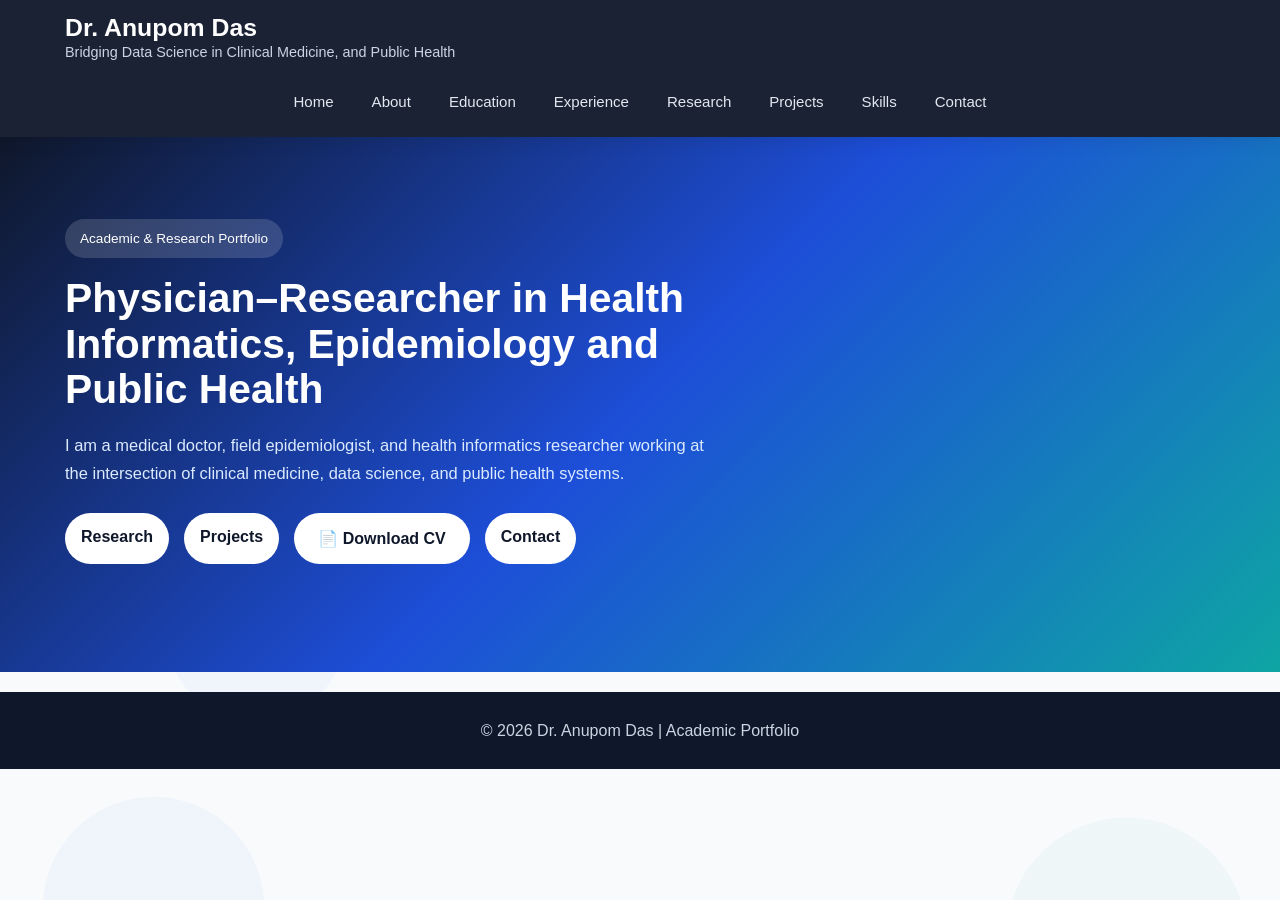
==== commit 428dc803: "Update fmt.Println message from 'Hello' to 'Goodbye'" ====
--- a/index.html
+++ b/index.html
@@ -4,947 +4,69 @@
   <link rel="stylesheet" href="https://cdnjs.cloudflare.com/ajax/libs/font-awesome/6.5.0/css/all.min.css">
   <meta charset="UTF-8" />
   <meta name="viewport" content="width=device-width, initial-scale=1.0" />
-  <title>Dr. Anupom Das | Academic Portfolio</title>
-  <meta name="description" content="Academic portfolio of Dr. Anupom Das - Medical Doctor, Clinical Researcher, Health Informatics Scholar, and Public Health & Epidemiology Researcher." />
+  <title>Dr. Anupom Das | Home</title>
   <link rel="stylesheet" href="style.css" />
 </head>
-<body class="page-home">
-<section> 
-  <!-- Header -->
-  <header class="header">
-    <div class="container header-inner">
-      <div class="brand">
-        <h1>Dr. Anupom Das</h1>
-        <p class="subtitle"
-           data-en=" Bridging Data Science in Clinical Medicine, and Public Health "
-           data-bn="চিকিৎসক | হেলথ ইনফরমেটিক্স বিশেষজ্ঞ | এপিডেমিওলজি ও জনস্বাস্থ্য গবেষক">
-          Bridging Data Science in Clinical Medicine, and Public Health
-        </p>
-      </div>
 
-      <div class="controls">
-        <div class="search-box">
-          <input type="text" id="searchBox" placeholder="Search the website..." />
-        </div>
-        <button id="langBtn" class="icon-btn">🌐 EN / বাংলা</button>
-      </div>
+<body>
 
-      <nav class="nav">
-        <a href="#home">Home</a>
-        <a href="#about">About</a>
-        <a href="#education">Education</a>
-        <a href="#experience">Experience</a>
-        <a href="#research">Research</a>
-        <a href="#projects">Projects</a>
-        <a href="#skills">Skills</a>
-        <a href="#contact">Contact</a>
-      </nav>
-    </div>
-  </header>
-  
-  <!-- Hero -->
+<!-- Header -->
+<header class="header">
+  <div class="container header-inner">
 
-  <section id="home" class="hero searchable">
-    <div class="container hero-grid">
-      <div class="hero-left">
-        <span class="badge"
-              data-en="Academic & Research Portfolio"
-              data-bn="একাডেমিক ও গবেষণা পোর্টফোলিও">
-          Academic & Research Portfolio
-        </span>
-
-        <h2
-          data-en="<h2> Physician–Researcher in Health Informatics, Epidemiology and Public Health </h2>"
-          data-bn="হেলথ ইনফরমেটিক্স গবেষক, এপিডেমিওলজিস্ট ও চিকিৎসক  ">
-          Physician–Researcher in Health Informatics, Epidemiology and Public Health
-        </h2>
-
-        <p
-          data-en= <p> "I am a medical doctor by training, certified field epidemiologist and health informatics researcher. My work focuses on the integration of real-world health data, digital health systems, and epidemiological methods to strengthen disease surveillance and inform evidence-based healthcare decision-making, particularly in resource-constrained settings.</p> 
-          <p> Currently, I am pursuing a Master’s in Health Informatics at Karolinska Institutet and Stockholm University, with a focus on health data systems, digital infrastructure, and applied research. </p> 
-                </p>
-
-        <div class="hero-buttons">
-         
-          <a href="#research" class="icon-btn"> Research </a>
-          <a href="#projects" class="icon-btn"> View Projects </a>
-          <a href="CV.pdf" class="btn primary-btn" download>📄 Download CV </a>
-          <a href="#contact" class="icon-btn"> Contact </a>
-        </div>
-
-        <div class="hero-metrics">
-          <div class="metric-box">
-            <h3> 7+ </h3>
-            <p data-en="Peer-Reviewed Publications" data-bn="প্রকাশনা">Publications</p>
-          </div>
-          <div class="metric-box">
-            <h3> 8+ </h3>
-            <p data-en="Years Clinical & Public Health Experience" data-bn="বছরের অভিজ্ঞতা">Years Experience</p>
-          </div>
-          <div class="metric-box">
-            <h3>3</h3>
-            <p data-en="Core Research Domains" data-bn="মূল গবেষণা ক্ষেত্র">Core Research Domains</p>
-          </div>
-           <div class="metric-box">
-            <h3>5+ years </h3>
-            <p data-en="Experience with National Health Data Systems (DHIS2)" data-bn="Experience with National Health Data Systems (DHIS2)">Core Research Domains</p>
-          </div>
-        </div>
-      </div>
-
-  <div class="hero-card">
-        <h3 data-en="Academic Profile Highlights" data-bn="একাডেমিক প্রোফাইলের মূল দিক">
-          Academic Profile Highlights
-        </h3>
-        <ul>
-          <li data-en="Health Informatics for strengthening Digital Health Systems" data-bn="হেলথ ইনফরমেটিক্স ও ডিজিটাল হেলথ সিস্টেম">Health Informatics & Digital Health Systems</li>
-          <li data-en="Evidence Generation and Implementation of Data-Driven Public Health Interventions" data-bn="ক্লিনিক্যাল ও জনসংখ্যাভিত্তিক স্বাস্থ্য গবেষণা">Clinical and Population Health Research</li>
-          <li data-en="Application of Machine Learning in Medicine, Epidemiology and Population Health" data-bn="ক্লিনিক্যাল মেডিসিন ও জনস্বাস্থ্য">Clinical Medicine & Public Health Practice</li>
-          <li data-en=" Artificial Intellegence in Healthcare and Research " data-bn="ফিল্ড এপিডেমিওলজি ও রোগ নজরদারি">Field Epidemiology & Disease Surveillance</li>
-          <li data-en=" Developing Scalable Tools for Practical Action in Health and Research " data-bn="মেডিকেল শিক্ষা ও সক্ষমতা উন্নয়ন">Medical Education & Capacity Building</li>
-        </ul>
-      </div>
-    </div>
-  </section>
-
-  </section>
-  
-<section> 
-  <!-- About -->
- <section id="about" class="section light-section searchable">
-  <div class="container">
-
-    <div class="section-title">
-      <h2 data-en="About" data-bn="পরিচিতি">About</h2>
-      <p data-en="Professional profile, academic trajectory, and research vision"
-         data-bn="পেশাগত প্রোফাইল, একাডেমিক যাত্রা ও গবেষণার দৃষ্টিভঙ্গি">
-        Professional profile, academic trajectory, and research vision
+    <div class="brand">
+      <h1>Dr. Anupom Das</h1>
+      <p class="subtitle">
+        Bridging Data Science in Clinical Medicine, and Public Health
       </p>
     </div>
 
-    <div class="about-full">
+    <nav class="nav">
+      <a href="index.html">Home</a>
+      <a href="about.html">About</a>
+      <a href="education.html">Education</a>
+      <a href="experience.html">Experience</a>
+      <a href="research.html">Research</a>
+      <a href="projects.html">Projects</a>
+      <a href="skills.html">Skills</a>
+      <a href="contact.html">Contact</a>
+    </nav>
 
-      <!-- Photo -->
-      <div class="about-photo">
-        <img src="photo.jpg" alt="Dr. Anupom Das">
-      </div>
+  </div>
+</header>
 
-      <!-- Content -->
-      <div class="about-content">
+<!-- Hero -->
+<section class="hero">
+  <div class="container hero-grid">
 
-        <h3 data-en="Biography" data-bn="জীবনী">Biography</h3>
+    <div class="hero-left">
+      <span class="badge">Academic & Research Portfolio</span>
 
-        <!-- Paragraph 1 -->
-        <p data-en="Dr. Anupom Das is a physician–researcher with experience across clinical medicine, epidemiology, disease surveillance, and health systems research. His work spans frontline clinical care, including management of high-risk patients during the COVID-19 pandemic, as well as roles in government health services, public health emergency response, and clinical research implementation."
-           data-bn="ডা. অনুপম দাস একজন চিকিৎসক–গবেষক, যার ক্লিনিক্যাল মেডিসিন, এপিডেমিওলজি, রোগ নজরদারি এবং স্বাস্থ্যব্যবস্থা গবেষণায় অভিজ্ঞতা রয়েছে। তিনি কোভিড-১৯ মহামারির সময় উচ্চ ঝুঁকিপূর্ণ রোগীদের চিকিৎসাসহ ফ্রন্টলাইন সেবায় কাজ করেছেন, পাশাপাশি সরকারি স্বাস্থ্যসেবা, জনস্বাস্থ্য জরুরি প্রতিক্রিয়া এবং ক্লিনিক্যাল গবেষণা বাস্তবায়নে যুক্ত ছিলেন।">
-         Dr. Anupom Das is a <strong> physician–researcher with experience</strong> across <strong> clinical medicine</strong>, <strong>epidemiology</strong>, <strong>disease surveillance</strong>, and <strong>health systems research</strong>. His work spans frontline clinical care, including management of high-risk patients during the <strong>COVID-19 pandemic</strong>, as well as roles in government health services, public health emergency response, and clinical research implementation.
-        </p>
+      <h2>
+        Physician–Researcher in Health Informatics, Epidemiology and Public Health
+      </h2>
 
-        <!-- Paragraph 2 -->
-        <p data-en="He has worked across hospital settings, national surveillance systems, and community-based research, contributing to both patient care and data-informed public health decision-making. This combined clinical and population health experience provides a strong foundation for research at the intersection of health informatics and epidemiology."
-           data-bn="তিনি হাসপাতাল, জাতীয় নজরদারি ব্যবস্থা এবং কমিউনিটি-ভিত্তিক গবেষণায় কাজ করেছেন। রোগীসেবা এবং ডেটা-নির্ভর জনস্বাস্থ্য সিদ্ধান্ত গ্রহণ—উভয় ক্ষেত্রেই তাঁর অভিজ্ঞতা রয়েছে, যা হেলথ ইনফরমেটিক্স ও এপিডেমিওলজির সংযোগস্থলে গবেষণার জন্য একটি শক্ত ভিত্তি প্রদান করে।">
-         He has worked across hospital settings, national surveillance systems, and community-based research, contributing to both patient care and data-informed public health decision-making. This combined clinical and population health experience provides a strong foundation for research at the intersection of health informatics and epidemiology.
-        </p>
-
-        <!-- Paragraph 3 -->
-        <p data-en="He is currently pursuing a Master’s in Health Informatics at Karolinska Institutet and Stockholm University as a recipient of the Swedish Institute Scholarship for Global Professionals (SISGP, 2025–2027)."
-           data-bn="বর্তমানে তিনি কারোলিন্সকা ইনস্টিটিউট এবং স্টকহোম বিশ্ববিদ্যালয়ে হেলথ ইনফরমেটিক্সে মাস্টার্স করছেন এবং সুইডিশ ইনস্টিটিউট স্কলারশিপ ফর গ্লোবাল প্রফেশনালস (SISGP, ২০২৫–২০২৭) এর অধীনে অধ্যয়নরত।">
-          He is currently pursuing a Master’s in Health Informatics at Karolinska Institutet and Stockholm University as a recipient of the Swedish Institute Scholarship for Global Professionals (SISGP, 2025–2027).
-        </p>
-
-        <!-- Paragraph 4 (Research Interests) -->
-        <p data-en="His research interests include digital health systems, real-world health data, health equity in digital healthcare access, implementation research for clinical workflow improvement, and strengthening disease surveillance systems."
-           data-bn="তাঁর গবেষণার আগ্রহের ক্ষেত্রগুলোর মধ্যে রয়েছে ডিজিটাল হেলথ সিস্টেম, বাস্তব-জগতের স্বাস্থ্যতথ্য (real-world data), ডিজিটাল স্বাস্থ্যসেবায় সমতা, ক্লিনিক্যাল ওয়ার্কফ্লো উন্নয়নে ইমপ্লিমেন্টেশন রিসার্চ এবং রোগ নজরদারি ব্যবস্থা শক্তিশালীকরণ।">
-          His research interests include digital health systems, real-world health data, health equity in digital healthcare access, implementation research for clinical workflow improvement, and strengthening disease surveillance systems.
-        </p>
-
-        <!-- Paragraph 5 (PhD Goal) -->
-        <p data-en="He is actively seeking opportunities to pursue doctoral research and contribute to clinically grounded, data-driven, and policy-relevant health research."
-           data-bn="তিনি বর্তমানে ডক্টরাল গবেষণার সুযোগ খুঁজছেন এবং ক্লিনিক্যাল বাস্তবতাভিত্তিক, ডেটা-নির্ভর ও নীতিনির্ধারণে প্রাসঙ্গিক স্বাস্থ্য গবেষণায় অবদান রাখতে আগ্রহী।">
-          He is actively seeking opportunities to pursue doctoral research and contribute to clinically grounded, data-driven, and policy-relevant health research.
-        </p>
-
-          
-          <div class="about-tags">
-          <div class="hero-buttons">
-          <a href="#education" class="icon-btn" >Education</a>
-          <a href="#research" class="icon-btn"> Research </a>
-          <a href="#projects" class="icon-btn"> View Projects </a>
-          <a href="#skills"class="icon-btn >Skills</a>
-          <a href="CV.pdf" class="btn primary-btn" download>📄 Download CV </a>
-                      
-          </div>
-          </div>
-        </div>
-      </div>
-    </div>
-  </section>
-</section>
-
-  <section id="education" class="section light-section searchable">
-  <div class="container">
-      <div class="section-title">
-        <h2 data-en="Education and Trainings" data-bn="Education and Trainings ">Education and Trainings</h2>
-        <p data-en="Academic Education and Professional Trainings"
-           data-bn="Academic Education and Professional Trainings">
-          Academic Education and Professional Trainings
-        </p>
-      </div>
-
-    <!-- MSc -->
-    <div class="publication-card">
-      <h3>
-        M.Med.Sc. (KI), M.Sc. (SU) in Health Informatics 
-        <span class="status ongoing">Ongoing</span>
-      </h3>
-
-      <p class="institution">
-        <strong>
-          <a href="https://education.ki.se/bachelors-masters-studies/programmes-and-courses/joint-masters-programme-in-health-informatics" target="_blank">
-            Karolinska Institutet
-          </a>
-        </strong> 
-        & 
-        <strong>
-          <a href="https://www.su.se/english/education/course-catalogue/sh/shino" target="_blank">
-            Stockholm University, Sweden
-          </a>
-        </strong>
+      <p>
+        I am a medical doctor, field epidemiologist, and health informatics researcher working at the intersection of clinical medicine, data science, and public health systems.
       </p>
 
-      <p class="meta">
-        2025–2027 | Swedish Institute Scholarship for Global Professionals (SISGP) Scholar
-      </p>
-
-      <p class="subheading">Focus Areas:</p>
-      <ul>
-        <li>Health data systems & digital health infrastructure.</li>
-        <li>Clinical data integration & interoperability.</li>
-        <li>Applied research in health informatics.</li>
-        <li>Health information security and governance.</li>
-      </ul>
-
-      <p class="subheading">Relevance to Research:</p>
-      <p>
-        Training in the design, analysis, and application of digital health systems to support data-driven clinical and public health decision-making.
-      </p>
-    </div>
-
-    <!-- FETP -->
-    <div class="publication-card">
-      <h3>
-        Field Epidemiology Training Program (FETP) – Intermediate Fellowship
-      </h3>
-
-      <p class="institution">
-        <strong>
-          <a href="https://iedcr.gov.bd/pages/static-pages/6922dc61933eb65569e1008f" target="_blank">
-            Institute of Epidemiology, Disease Control and Research, Bangladesh
-          </a>
-        </strong>
-      </p>
-
-      <p class="meta">
-        2022–2023 | US CDC–supported program
-      </p>
-
-      <p class="subheading">Training Components:</p>
-      <ul>
-        <li>Applied epidemiology & biostatistics</li>
-        <li>Outbreak investigation & surveillance systems</li>
-        <li>Public health emergency response</li>
-        <li>Program evaluation and health communication</li>
-      </ul>
-
-      <p class="subheading">Research Relevance:</p>
-      <p>
-        Hands-on training in real-world epidemiological data collection, analysis, and interpretation for public health decision-making.
-      </p>
-    </div>
-
-    <!-- MBBS -->
-    <div class="publication-card">
-      <h3>
-        Bachelor of Medicine and Surgery (MBBS)
-      </h3>
-
-      <p class="institution">
-        <a href="https://rpmc.edu.bd/" target="_blank"> <strong>Rangpur Medical College, University of Rajshahi, Bangladesh</strong> </a>
-      </p>
-      <p class="meta">
-        2010–2015
-      </p>
-
-      <p class="subheading">Clinical Training:</p>
-      <p>
-        Completed a 52-week rotational clinical and public health internship across medicine, surgery, pediatrics, obstetrics & gynecology, psychiatry, and community medicine.
-      </p>
-
-      <p class="subheading">Relevance to Research:</p>
-      <p>
-        Provides the clinical foundation for translational research and the application of health informatics in real-world healthcare settings.
-      </p>
+      <div class="hero-buttons">
+        <a href="research.html" class="icon-btn">Research</a>
+        <a href="projects.html" class="icon-btn">Projects</a>
+        <a href="CV.pdf" class="btn primary-btn" download>📄 Download CV</a>
+        <a href="contact.html" class="icon-btn">Contact</a>
+      </div>
     </div>
 
   </div>
 </section>
 
- <section id="Trainings" class="section light-section searchable">
+<!-- Footer -->
+<footer class="footer">
   <div class="container">
-      <div class="section-title">
-        <h2 data-en="Trainings" data-bn="Trainings ">Trainings</h2>
-        <p data-en="Professional Trainings"
-           data-bn="Professional Trainings">
-          Professional Trainings
-        </p>
-      </div>
-    <!-- Research & Analytical Training -->
-    <div class="publication-card">
-      <h3>Research & Analytical Training</h3>
+    <p>© 2026 Dr. Anupom Das | Academic Portfolio</p>
+  </div>
+</footer>
 
-      <ul>
-        <li>Statistical analysis (SPSS, Python)</li>
-        <li>Health data systems (DHIS2)</li>
-        <li>Geographic analysis (QGIS)</li>
-        <li>Field data collection & surveillance systems</li>
-      </ul>
-    </div>
-
-    <!-- Additional Training -->
-    <div class="publication-card">
-      <h3>Additional Training & Certifications</h3>
-
-      <ul>
-        <li>
-          WHO International Mental Health Workforce Training (2023), 
-          <strong>World Health Organization, Bangkok, Thailand</strong>
-        </li>
-
-        <li>
-          Certified Field Epidemiologist. 
-          <strong>Eastern Mediterranean Public Health Network (EMPHNET) / US CDC-supported</strong>
-        </li>
-
-        <li>
-          Training in digital health systems implementation and ICT in health systems. 
-          <strong>Management Information System, Directorate General of Health Services, Bangladesh</strong>
-        </li>
-
-        <li>
-          Cambridge Advanced Short Course in Epidemiology (CAPBLE program). 
-          <strong>Cambridge University and IEDCR, Dhaka</strong>
-        </li>
-
-        <li>
-          Certificate Course on Diabetology. 
-          <strong>Bangladesh Institute of Endocrine and Metabolic Disorder (BIRDEM), Dhaka</strong>
-        </li>
-      </ul>
-    </div>
-
-  </div>
-</section>
-
-  <!-- Experience -->
-  <section id="experience" class="section light-section searchable">
-    <div class="container">
-      <div class="section-title">
-        <h2 data-en="Professional Experience" data-bn="পেশাগত অভিজ্ঞতা">Professional Experience</h2>
-        <p data-en="Clinical, research, epidemiology, and health systems roles in chronological progression"
-           data-bn="ক্লিনিক্যাল, গবেষণা, এপিডেমিওলজি এবং স্বাস্থ্যব্যবস্থায় ক্রমানুসার পেশাগত অভিজ্ঞতা">
-          Clinical, research, epidemiology, and health systems roles in chronological progression
-        </p>
-      </div>
-
-      <div class="ladder-timeline">
-        <div class="ladder-step left">
-          <div class="step-card">
-            <h3>Medical Intern</h3>
-            <span><a href="https://rpmc.edu.bd/" target="_blank">Rangpur Medical College Hospital</a> | 2015–2016</span>
-            <p> Completed a 52-week rotational internship in clinical medicine and public health, gaining multidisciplinary training across core specialties and developing foundational experience relevant to clinical and population health research.</p>
-          </div>
-        </div>
-
-        <div class="ladder-step right">
-          <div class="step-card">
-            <h3>Research Physician</h3>
-            <span><a href="https://publichealth.jhu.edu/departments/international-health/research-and-practice/centers-and-research-groups/center-for-human-nutrition/research/research-programs/jivita-bangladesh" target="_blank">Johns Hopkins JiVitA Project</a> | 2017–2018</span>
-            <p> Contributed to non-communicable disease surveillance and a randomized controlled trial on iron-fortified lentil intervention, with responsibilities including database management, field supervision, statistical analysis, and reporting of research findings.</p>
-          </div>
-        </div>
-
-        <div class="ladder-step left">
-          <div class="step-card">
-            <h3>Clinical Research Physician</h3>
-            <span><a href="https://bracjpgsph.org/" target="_blank">BRAC James P Grant School of Public Health</a> | 2018–2020</span>
-            <p>Contributed to non-communicable disease surveillance and iron-fortified lentil trial research, including database management, field supervision, analysis, and reporting.</p>
-          </div>
-        </div>
-
-        <div class="ladder-step right">
-          <div class="step-card">
-            <h3>Medical Officer (COVID-19 Response)</h3>
-            <span>Ministry of Health and Family Welfare, Bangladesh | 2020–2022</span>
-            <p> Managed COVID-19 patient care while supporting laboratory data systems, including supervision, reporting, and coordination within DHIS2-based health information workflows.</p>
-          </div>
-        </div>
-
-        <div class="ladder-step left">
-          <div class="step-card">
-            <h3>Medical Officer (Civil Surgeon Office, Jashore) & FETP Fellow (IEDCR)</h3>
-            <span><a href="https://cs.jessore.gov.bd/" target="_blank">Office of the Civil Surgeon, Jashore, Ministry of Health and Family Welfare</a> | 2022–2024</span>
-            <p> Contributed to district-level health information systems, disease surveillance, mental health promotion initiatives, and public health emergency response, alongside involvement in health workforce training and capacity building.</p>
-          </div>
-        </div>
-
-        <div class="ladder-step right">
-          <div class="step-card">
-            <h3>Medical Officer</h3>
-            <span><a href="https://mohfw.gov.bd/" target="_blank">Ministry of Health and Family Welfare</a> | 2024–2025</span>
-            <p> Delivered clinical care across outpatient and inpatient settings while contributing to disease surveillance activities and supporting health professionals in public health emergency response.</p>
-          </div>
-        </div>
-      </div>
-    </div>
-  </section>
-</section>
-
-<section>     
-  <!-- Research -->
-  <section id="research" class="section searchable">
-    <div class="container">
-      <div class="section-title">
-        <h2 data-en="Research Experience & Academic Profile" data-bn="গবেষণা অভিজ্ঞতা ও একাডেমিক প্রোফাইল">
-          Research Experience & Academic Profile
-        </h2>
-        <p data-en="Research interests, publications, scholarly visibility, and academic positioning"
-           data-bn="গবেষণার আগ্রহ, প্রকাশনা, একাডেমিক দৃশ্যমানতা এবং গবেষণা-ভিত্তিক অবস্থান">
-          Research interests, publications, scholarly visibility, and academic positioning
-        </p>
-      </div>
-
-      <div class="research-intro card">
-        <h3 data-en="Research Focus" data-bn="গবেষণার মূল ফোকাস">Research Focus</h3>
-        <p>
-          My research focuses on the integration of <strong> health informatics</strong>, <strong>epidemiology</strong>, and <strong>health systems research</strong> to support <strong>data-driven and equitable healthcare delivery</strong>, particularly in resource-constrained settings.:
-        </p>
-        <p> Key areas of interest include:</p>
-        <ul class="list">
-          <li> Health data systems and real-world data for decision-making </li>
-          <li> Digital public health surveillance and reporting systems </li>
-          <li> Health equity and access to digital healthcare services </li>
-          <li> Implementation research in clinical and public health settings </li>
-          <li> Digital health utilization and system adoption </li>
-          <li> Health system barriers and patient pathways </li>
-        </ul>
-      </div>
-
-      <div class="metrics-grid">
-        <div class="metric-card"><h4>Research Themes</h4><p>Health Informatics • Public Health • Clinical Trials • Applied Epidemiology</p></div>
-        <div class="metric-card"><h4> Scholar Profile </h4><p> <a href="https://www.researchgate.net/profile/Anupom-Das?ev=hdr_xprf"_blank"> <strong> ResearchGate </a>
-      </strong> , <a href="https://scholar-google-com.proxy.kib.ki.se/citations?hl=en&pli=1&user=1zPcBJ0AAAAJ"_blank"> <strong> GoogleScholar </a>
-      </strong> </p> </p></div>
-        <div class="metric-card"><h4>Publications</h4><p> 7+ </p></div>
-        <div class="metric-card"><h4>Research Reach</h4><p> Public Health and Health Informatics </p></div>
-      </div>
-<!-- ADD HERE -->
-<section id="profiles" class="section light-section searchable">
-  <div class="container">
-
-    <div class="section-title">
-      <h2 data-en="Profiles to Connect" data-bn="সংযোগের প্রোফাইল">
-        Profiles to Connect
-      </h2>
-    </div>
-
-    <div class="profile-buttons center">
-
-      <a href="https://www.researchgate.net/profile/Anupom-Das" target="_blank">
-        ResearchGate
-      </a>
-
-      <a href="https://scholar.google.com/" target="_blank">
-        Google Scholar
-      </a>
-
-      <a href="https://orcid.org/" target="_blank">
-        ORCID
-      </a>
-
-      <a href="https://www.linkedin.com/in/anupom-das/" target="_blank">
-        LinkedIn
-      </a>
-
-    </div>
-
-  </div>
-</section>
-
-      <div class="publication-section">
-        <h3>Selected Publications</h3>
-
-        <div class="publication-card">
-          <h4> Consumption of Iron-Fortified Lentils Is Protective against Declining Iron Status among Adolescent Girls in Bangladesh: Evidence from a Community-Based Double-Blind, Cluster-Randomized Controlled Trial </h4>
-          <p class="pub-meta"> March 2024 | Journal of Nutrition / Community Health Research</p>
-          <p> Fakir Md Yunus, Chowdhury Jalal, <strong> Anupom Das </strong>, Kaosar Afsana , Rajib Podder, Albert Vandenberg ,Diane M DellaValle .</p>
-          <div class="pub-links">
-            <a href="https://doi-org.proxy.kib.ki.se/10.1016/j.tjnut.2024.03.005 " target="_blank"> Publication Link </a>
-            <span> Citations: Update from Google Scholar</span>
-          </div>
-        </div>
-
-        <div class="publication-card">
-          <h4>Ensuring the Global COVID-19 Vaccine Equity: Universal Vaccine Access Strategy in the Context of Low- and Middle-Income Countries</h4>
-          <p class="pub-meta"> January 2022 | Global Pubblic Health </p>
-          <p> Ateeb Ahmad Parray, Uday N Yadav, <strong> Anupom Das</strong>, Sabuj Kanti Mistry</p>
-          <div class="pub-links">
-            <a href="https://doi-org.proxy.kib.ki.se/10.1080/17441692.2022.2029928" target="_blank"> Journal Link</a>
-            <span>Citations: Update from Google Scholar</span>
-          </div>
-        </div>
-
-        <div class="publication-card">
-          <h4>The Efficacy of Consuming Iron-Fortified Lentils on Body Iron (Fe) Status in Bangladeshi Adolescent Girls: A Sustainable, Food-Based Solution to Iron Deficiency</h4>
-          <p class="pub-meta">2021 | Nutrition / Public Health</p>
-          <p> Fakir Yunus, Chowdhury Jalal, <strong> Anupom Das </strong>, Kaosar Afsana, Rajib Podder, Albert Vandenberg, Diane M. DellaValle </p>
-          <div class="pub-links">
-            <a href="https://www.researchgate.net/publication/352194639_The_Efficacy_of_Consuming_Iron-Fortified_Lentils_on_Body_Iron_Fe_Status_in_Bangladeshi_Adolescent_Girls_A_Sustainable_Food-Based_Solution_to_Iron_Deficiency" target="_blank"> Journal Link</a>
-            <span>Citations: Update from Google Scholar</span>
-          </div>
-        </div>
-
-        <div class="publication-card">
-          <h4> Prevalence of NCD Risk Factors Among the Adult Family Members of Students of School (Phase – A) </h4>
-          <p class="pub-meta"> November 2019  |  Journal of Medicine 21(1):8-13 / Baseline Survey</p>
-          <p> Ratindra Nath Mondal, <strong> Anupom Das </strong>, Md Foyzul Islam, Priyanka Podder, Soma Pramanik, Moni Rani. </p>
-          <div class="pub-links">
-            <a href="https://www.banglajol.info/index.php/JOM/article/view/44094" target="_blank"> Journal Link</a>
-            <span>Citations: Update from Google Scholar</span>
-          </div>
-        </div>
-
-                <div class="publication-card">
-          <h4> A Community Trial Examining the Effectiveness of Iron-fortified Lentils to Improve Iron Status Among Bangladeshi Adolescent Girls: Results from a Baseline Survey (P10-099-19) </h4>
-          <p class="pub-meta"> June 2019  |  Current Developments in Nutrition 3(Supplement_1) <strong> CONFERENCE PAPER </strong> </p>
-          <p> Fakir Yunus, <strong> Anupom Das </strong>, Chowdhury Jalal, Kaosar Afsana, Rajib Podder, Albert Vandenberg, Carol Henry, Diane M. DellaValle. </p>
-          <div class="pub-links">
-            <a href="https://www.researchgate.net/publication/333794410_A_Community_Trial_Examining_the_Effectiveness_of_Iron-fortified_Lentils_to_Improve_Iron_Status_Among_Bangladeshi_Adolescent_Girls_Results_from_a_Baseline_Survey_P10-099-19" target="_blank"> Journal Link</a>
-            <span>Citations: Update from Google Scholar</span>
-          </div>
-        </div>
-        
-          <div class="publication-card">
-          <h4> Ethnic predisposition of diabetes mellitus in the patients with previous history of gestational diabetes mellitus: a review </h4>
-          <p class="pub-meta"> April 2018  |  Expert Review of Endocrinology & Metabolism  <strong> REVIEW PAPER </strong> </p>
-          <p> Rajat Das Gupta, Sabyasachi Gupta, <strong> Anupom Das </strong>, Tuhin Biswas, Mohammad Rifat Haider, Malabika Sarker. </p>
-          <div class="pub-links">
-            <a href="https://doi-org.proxy.kib.ki.se/10.1080/17446651.2018.1471354"_blank"> Journal Link</a>
-            <span>Citations: Update from Google Scholar</span>
-          </div>
-        </div>
-      </div>
-    </div>
-  </section>
-</section>
-
-  <section> 
-  <!-- Projects -->
-  <section id="projects" class="section light-section searchable">
-    <div class="container">
-      <div class="section-title">
-        <h2>Projects</h2>
-        <p>Selected academic, health systems, and digital health projects</p>
-      </div>
-
-      <div class="cards-grid">
-        <div class="card">
-          <h3>Health Informatics Projects</h3>
-         <ul> 
-          <p> My projects on Health Informatics applications.</p>
-          <p><span><a href="https://anudasrpmc39-sudo.github.io/vitas/" class="icon-btn" target="_blank"> Vitals App </a> | CDS application for Vitals Review and Physician Alert Assistant </span></p>
-          <p><span><a href="https://anudasrpmc39-sudo.github.io/DM-CDS/" class="icon-btn" target="_blank"> Diabetes Diagnosis Assistant</a> | CDS application for using in Healthcare (<strong> my first app</strong>)</span></p>
-          </ul>
-        </div>
-
-        <div class="card">
-          <h3>Public Health & Research</h3>
-          <p> Management of district-level health data systems (<strong> DHIS-2</strong>)</p>
-          <p> Disease Surveillance and Emergency Public Health Response </p>
-          <p> Risk communication and Media Engagement </p>
-          <p> Operational research </p>
-          <p> Health System Strengthening </p>
-        </div>
-
-        <div class="card">
-          <h3>Innovations and Social works</h3>
-          <p>Health Education</p>
-          <p>Medical Education</p>
-          <p>Trainings</p>
-          <p>Writtings</p>
-          <p>Community Activities</p>
-        </div>
-      </div>
-    </div>
-  </section>
-</section>
-
-  <section> 
-  <!-- Research Interests -->
-  <section class="section searchable" id="interests">
-    <div class="container">
-      <div class="section-title">
-        <h2>Research Interests</h2>
-        <p>Core academic directions for PhD and future research collaborations</p>
-      </div>
-
-      <div class="cards-grid">
-        <div class="card"><h3>Health Informatics</h3><p>Digital health systems, clinical workflow, and data-informed care delivery.</p></div> 
-        <div class="card"><h3> Digital Health and mHealth </h3><p> EHR, Interoperability of healthcare data, mHealth in outreach.</p></div>
-        <div class="card"><h3>Public Health</h3><p>Health systems, prevention, population health, and service access.</p></div>
-        <div class="card"><h3>Epidemiology</h3><p>Disease surveillance, outbreak response, and applied epidemiological methods.</p></div>
-        <div class="card"><h3>Healthcare Equity</h3><p>Improving access and system responsiveness in diverse and underserved populations.</p></div> 
-        <div class="card"><h3> Evidenecd based Medicine and Personalized </h3><p> Improving use of health data through <strong> Machine Learning and Artificial Intellegence</strong> in healthcare and medicine. </p></div>
-      </div>
-    </div>
-  </section>
-</section>
-
-  <section> 
-    <!-- PhD Candidate -->
-  <section class="section light-section searchable" id="phd-profile">
-    <div class="container">
-      <div class="section-title">
-        <h2>Why I Am a Strong PhD Candidate</h2>
-        <p> Positioning at the <strong> intersection</strong> of clinical medicine, epidemiology, and health informatics </p>
-      </div>
-
-      <div class="cards-grid">
-        <div class="card">
-          <h3>Clinically Grounded Perspective</h3>
-          <p> My clinical background provides direct insight into patient care pathways, healthcare delivery systems, and implementation constraints, enabling the development of research questions grounded in <strong> real-world clinical and public health needs</strong>.</p>
-        </div>
-
-        <div class="card">
-          <h3>Research and Epidemiology Experience</h3>
-          <p> Through experience in clinical research, field epidemiology, and surveillance systems, I have developed competencies in data collection, analysis, and interpretation, supporting rigorous investigation of population health challenges.</p>
-        </div>
-
-        <div class="card">
-          <h3>Health Informatics Transition</h3>
-          <p> My training in health informatics allows me to apply data-driven approaches to healthcare systems, bridging clinical practice and digital health infrastructure to generate actionable and scalable research outcomes.</p>
-        </div>
-      </div>
-    </div>
-  </section>
-
-  <!-- Academic Goal -->
-  <section class="section searchable" id="research-statement">
-    <div class="container">
-      <div class="section-title">
-        <h2>Current Academic Goal</h2>
-        <p> Positioning for doctoral research and long-term academic contribution </p>
-      </div>
-
-      <div class="card">
-        <p>
-          I am preparing to pursue doctoral research at the intersection of <strong> health informatics, epidemiology, and health systems research</strong>, with a focus on digital health systems, real-world data, and equitable healthcare delivery.
-        </p>
-
-        <p>
-          My research aims to generate methodologically robust and policy-relevant evidence to <strong> improve healthcare access, system efficiency, and patient outcomes</strong>, particularly in resource-constrained and diverse population settings.
-        </p>
-      </div>
-    </div>
-  </section>
-</section>
-
-  <section> 
-  <!-- Awards -->
-  <section class="section light-section searchable" id="awards">
-    <div class="container">
-      <div class="section-title">
-        <h2>Awards & Scholarships</h2>
-        <p>Selected recognition, scholarships, and professional distinction</p>
-      </div>
-
-      <div class="about-grid">
-        <div class="card">
-          <h3>Swedish Institute Scholarship for Global Professionals</h3>
-          <p>Awarded the Swedish Institute Scholarship to pursue graduate studies in Health Informatics in Sweden (2025–2027).</p>
-        </div>
-
-        <div class="card">
-          <h3>Prime Minister's Fellowship Award (PM Fellowship) - 2024, Bangladesh</h3>
-          <p>Awarded the Prime Minister's Fellowship Award (PM Fellowship) - 2024.</p>
-        </div>
-
-       </div>
-    </div>
-  </section>
-</section>
-
-  <section> 
-  <!-- Conferences -->
-  <section class="section searchable" id="conferences">
-    <div class="container">
-      <div class="section-title">
-        <h2>Conference Presentations & Academic Exposure</h2>
-        <p>International exposure, training, and scientific engagement</p>
-      </div>
-
-      <div class="about-grid">
-        <div class="card">
-          <h3>International Mental Health Workforce Training & Conference</h3>
-          <p>Participated as National Delegate in Bangkok, Thailand (2023), representing Bangladesh in an international training and conference focused on mental health workforce development.</p>
-        </div>
-
-        <div class="card">
-          <h3>Capacity Building & Epidemiology Mentorship Activities</h3>
-          <p>Contributed to field epidemiology capacity building, training program development, and mentorship of FETP fellows in applied public health and field activities.</p>
-        </div>
-      </div>
-    </div>
-  </section>
-</section>
-
-  <section> 
-    <!-- Skills -->
-
-     <section id="skills" class="section light-section searchable">
-  <div class="container">
-
-    <div class="section-title">
-      <h2 data-en="Technical & Research Skills" data-bn="প্রযুক্তিগত ও গবেষণা দক্ষতা">
-        Technical & Research Skills
-      </h2>
-
-      <p data-en="Analytical, methodological, and applied competencies for PhD-level research"
-         data-bn="পিএইচডি-স্তরের গবেষণার জন্য বিশ্লেষণমূলক, পদ্ধতিগত ও প্রয়োগযোগ্য দক্ষতা">
-        Analytical, methodological, and applied competencies for PhD-level research
-      </p>
-    </div>
-
-    <div class="skills-grid">
-
-      <!-- Data Analysis -->
-      <div class="skill-group">
-        <h3 data-en="Data Analysis & Programming" data-bn="ডেটা বিশ্লেষণ ও প্রোগ্রামিং">
-          Data Analysis & Programming
-        </h3>
-        <ul>
-          <li data-en="Python (data analysis and scripting)" data-bn="Python (ডেটা বিশ্লেষণ ও স্ক্রিপ্টিং)">
-            Python (data analysis and scripting)
-          </li>
-          <li data-en="SPSS (statistical analysis)" data-bn="SPSS (পরিসংখ্যান বিশ্লেষণ)">
-            SPSS (statistical analysis)
-          </li>
-          <li data-en="Health data analysis and interpretation" data-bn="স্বাস্থ্য ডেটা বিশ্লেষণ ও ব্যাখ্যা">
-            Health data analysis and interpretation
-          </li>
-        </ul>
-      </div>
-
-      <!-- Health Systems -->
-      <div class="skill-group">
-        <h3 data-en="Health Information Systems" data-bn="স্বাস্থ্য তথ্যব্যবস্থা">
-          Health Information Systems
-        </h3>
-        <ul>
-          <li data-en="DHIS2 (routine health information systems)" data-bn="DHIS2 (রুটিন স্বাস্থ্য তথ্যব্যবস্থা)">
-            DHIS2 (routine health information systems)
-          </li>
-          <li data-en="Epi Info" data-bn="Epi Info">Epi Info</li>
-          <li data-en="QGIS (geospatial analysis)" data-bn="QGIS (ভৌগোলিক বিশ্লেষণ)">
-            QGIS (geospatial analysis)
-          </li>
-        </ul>
-      </div>
-
-      <!-- Research Methods -->
-      <div class="skill-group">
-        <h3 data-en="Research Methodology" data-bn="গবেষণা পদ্ধতি">
-          Research Methodology
-        </h3>
-        <ul>
-          <li data-en="Epidemiology and biostatistics" data-bn="এপিডেমিওলজি ও বায়োস্ট্যাটিস্টিকস">
-            Epidemiology and biostatistics
-          </li>
-          <li data-en="Mixed methods and operational research" data-bn="মিক্সড মেথডস ও অপারেশনাল গবেষণা">
-            Mixed methods and operational research
-          </li>
-          <li data-en="Public health program evaluation" data-bn="জনস্বাস্থ্য কর্মসূচি মূল্যায়ন">
-            Public health program evaluation
-          </li>
-        </ul>
-      </div>
-
-      <!-- Public Health -->
-      <div class="skill-group">
-        <h3 data-en="Applied Public Health" data-bn="প্রয়োগকৃত জনস্বাস্থ্য">
-          Applied Public Health
-        </h3>
-        <ul>
-          <li data-en="Disease surveillance systems" data-bn="রোগ নজরদারি ব্যবস্থা">
-            Disease surveillance systems
-          </li>
-          <li data-en="Real-world health data analysis" data-bn="বাস্তব-জগতের স্বাস্থ্য ডেটা বিশ্লেষণ">
-            Real-world health data analysis
-          </li>
-        </ul>
-      </div>
-
-      <!-- Communication -->
-      <div class="skill-group">
-        <h3 data-en="Scientific Communication & Training" data-bn="বৈজ্ঞানিক যোগাযোগ ও প্রশিক্ষণ">
-          Scientific Communication & Training
-        </h3>
-        <ul>
-          <li data-en="Scientific writing and reporting" data-bn="বৈজ্ঞানিক লেখা ও প্রতিবেদন প্রস্তুতি">
-            Scientific writing and reporting
-          </li>
-          <li data-en="Medical education and capacity building" data-bn="মেডিকেল শিক্ষা ও সক্ষমতা উন্নয়ন">
-            Medical education and capacity building
-          </li>
-        </ul>
-      </div>
-
-    </div>
-
-  </div>
-</section>
-    </div>
-  </section>
-</section>
-
-  <section> 
-    <section id="teaching" class="section light-section searchable">
-  <div class="container">
-
-    <div class="section-title">
-      <h2 data-en="Teaching & Capacity Building" data-bn="শিক্ষাদান ও সক্ষমতা উন্নয়ন">
-        Teaching & Capacity Building
-      </h2>
-
-      <p data-en="Educational engagement, training, and mentorship in clinical and public health contexts"
-         data-bn="ক্লিনিক্যাল ও জনস্বাস্থ্য ক্ষেত্রে শিক্ষা, প্রশিক্ষণ ও মেন্টরশিপ কার্যক্রম">
-        Educational engagement, training, and mentorship in clinical and public health contexts
-      </p>
-    </div>
-
-    <div class="teaching-grid">
-
-      <!-- Teaching -->
-      <div class="teaching-group">
-        <h3 data-en="Teaching & Mentorship" data-bn="শিক্ষাদান ও মেন্টরশিপ">
-          Teaching & Mentorship
-        </h3>
-
-        <p data-en="Engaged in teaching and mentoring medical students and early-career health professionals in clinical reasoning, epidemiology, public health, and evidence-based medicine."
-           data-bn="মেডিকেল শিক্ষার্থী এবং প্রাথমিক পর্যায়ের স্বাস্থ্য পেশাজীবীদের ক্লিনিক্যাল রিজনিং, এপিডেমিওলজি, জনস্বাস্থ্য এবং প্রমাণভিত্তিক চিকিৎসায় প্রশিক্ষণ ও মেন্টরিং প্রদান করেছেন।">
-          Engaged in teaching and mentoring medical students and early-career health professionals.
-        </p>
-      </div>
-
-      <!-- Capacity Building -->
-      <div class="teaching-group">
-        <h3 data-en="Capacity Building & Training" data-bn="সক্ষমতা উন্নয়ন ও প্রশিক্ষণ">
-          Capacity Building & Training
-        </h3>
-
-        <p data-en="Contributed to capacity strengthening initiatives in field epidemiology in Bangladesh, including mentoring Field Epidemiology Training Program (FETP) fellows and supporting the design and delivery of ICT-based training for health system strengthening."
-           data-bn="বাংলাদেশে ফিল্ড এপিডেমিওলজি সক্ষমতা উন্নয়নে অবদান রেখেছেন, যার মধ্যে FETP ফেলোদের মেন্টরিং এবং স্বাস্থ্যব্যবস্থা শক্তিশালীকরণের জন্য ICT-ভিত্তিক প্রশিক্ষণ নকশা ও বাস্তবায়নে অংশগ্রহণ অন্তর্ভুক্ত।">
-          Contributed to capacity strengthening initiatives in field epidemiology in Bangladesh.
-        </p>
-      </div>
-
-    </div>
-
-  </div>
-</section>
-
-    </div>
-  </section>
-</section>
-
-  <section> 
-  <!-- Consultancy -->
-  <section id="consultancy" class="section light-section searchable">
-    <div class="container">
-      <div class="section-title">
-        <h2>Consultancy Information</h2>
-        <p>Consultation schedule, location, and appointment process</p>
-      </div>
-
-      <div class="consultancy-grid">
-        <div class="card">
-          <h3>Consultation Time</h3>
-          <p><strong>Days:</strong> Monday – Friday</p>
-          <p><strong>Hours:</strong> 5:00 PM – 9:00 PM</p>
-          <p><strong>Weekend:</strong> Saturday (By Appointment)</p>
-        </div>
-
-        <div class="card">
-          <h3>Consultation Place</h3>
-          <p><strong>Clinic:</strong> To be discussed / Virtual</p>
-          <p><strong>Location:</strong> Stockholm / To be updated (time to time)</p>
-          <p><strong>Online:</strong> Teleconsultation available on request</p>
-        </div>
-
-        <div class="card">
-          <h3>Booking Method</h3>
-          <p><strong>Phone:</strong> +46 76 741 7088</p>
-          <p><strong>Email:</strong> anupom.das@stud.ki.se</p>
-          <p><strong>Method:</strong> Email / Phone / Online booking (will be added in future)</p>
-        </div>
-      </div>
-    </div>
-  </section>
-</section>
-
-  <section> 
-  <!-- Contact -->
-  <section id="contact" class="section searchable">
-    <div class="container">
-      <div class="section-title">
-        <h2>Contact</h2>
-        <p>Professional contact and academic communication</p>
-      </div>
-
-      <div class="contact-grid">
-        <div class="card">
-          <h3>Contact Details</h3>
-          <p><strong>Email:</strong> anupom.das@stud.ki.se</p>
-          <p><strong>Alternative Email:</strong> anudasrpmc39@gmail.com</p>
-          <p><strong>Phone:</strong> +46 76 741 7088</p>
-          <p><strong>Location:</strong> Stockholm, Sweden</p>
-        </div>
-
-        <div class="card">
-          <h3>Send a Message</h3>
-          <form class="contact-form">
-            <input type="text" placeholder="Your Name" />
-            <input type="email" placeholder="Your Email" />
-            <input type="text" placeholder="Subject" />
-            <textarea rows="5" placeholder="Your Message"></textarea>
-            <button type="submit" class="btn primary-btn">Send Message</button>
-          </form>
-        </div>
-      </div>
-    </div>
-  </section>
-</section>
-</section>  <!-- your last section -->
-
-
-<!-- THEN your footer -->
-<footer>
-  <!-- Footer -->
-  <footer class="footer">
-    <div class="container">
-      <p>© 2026 Dr. Anupom Das | Academic Portfolio | Health Informatics • Public Health • Epidemiology</p>
-    </div>
-  </footer>
-
-  <script src="script.js"></script>
 </body>
 </html>
